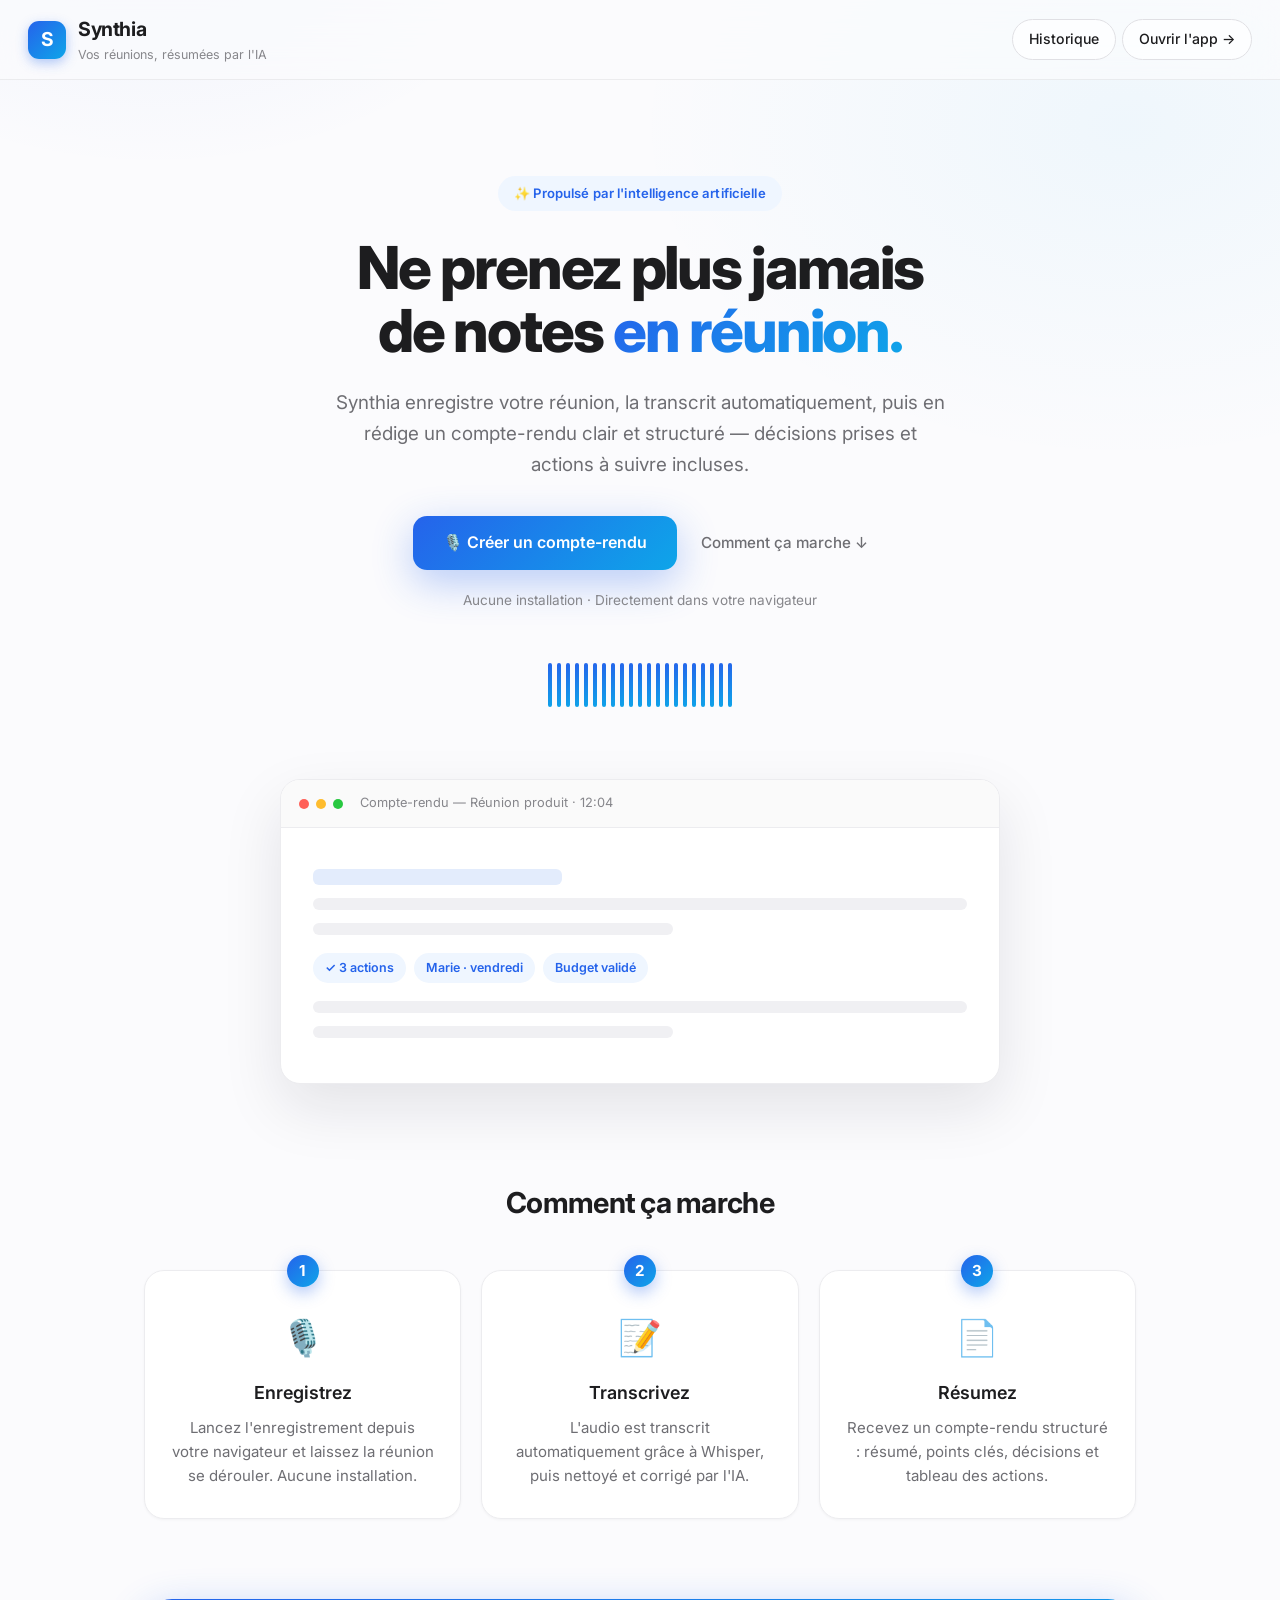
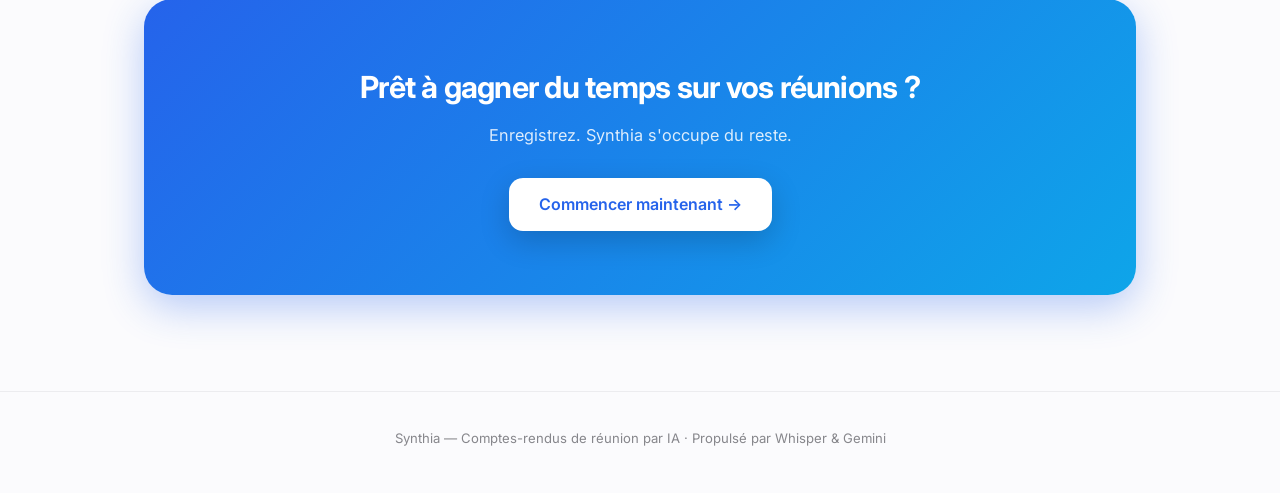
==== index.html @ 598d7a13 "Base de donnees SQLite + page historique Stockage permanent des comptes-rendus (sans comptes utilisa" ====
<!DOCTYPE html>
<html lang="fr">
<head>
  <meta charset="UTF-8">
  <meta name="viewport" content="width=device-width, initial-scale=1.0">
  <title>Synthia — Vos réunions, résumées par l'IA</title>
  <link rel="preconnect" href="https://fonts.googleapis.com">
  <link rel="preconnect" href="https://fonts.gstatic.com" crossorigin>
  <link href="https://fonts.googleapis.com/css2?family=Inter:wght@400;500;600;700;800&display=swap" rel="stylesheet">
  <link rel="stylesheet" href="style.css">
  <script>document.documentElement.classList.add("js");</script>
</head>
<body class="page-landing">
  <header>
    <a href="index.html" class="logo-lien">
      <div class="logo">S</div>
      <div>
        <h1>Synthia</h1>
        <div class="tagline">Vos réunions, résumées par l'IA</div>
      </div>
    </a>
    <nav class="nav-liens">
      <a href="historique.html" class="lien-retour">Historique</a>
      <a href="app.html" class="lien-retour">Ouvrir l'app →</a>
    </nav>
  </header>

  <main>
    <!-- Hero -->
    <section class="hero">
      <span class="eyebrow rise">✨ Propulsé par l'intelligence artificielle</span>
      <h2 class="hero-titre rise d1">Ne prenez plus jamais<br>de notes <span class="grad-text">en réunion.</span></h2>
      <p class="hero-pitch rise d2">
        Synthia enregistre votre réunion, la transcrit automatiquement, puis en rédige
        un compte-rendu clair et structuré — décisions prises et actions à suivre incluses.
      </p>
      <div class="hero-actions rise d3">
        <a href="app.html" class="cta">🎙️ Créer un compte-rendu</a>
        <a href="#etapes" class="lien-doux">Comment ça marche ↓</a>
      </div>
      <p class="hero-note rise d4">Aucune installation · Directement dans votre navigateur</p>
      <div class="hero-wave rise d4" aria-hidden="true">
        <span style="--i:0"></span><span style="--i:1"></span><span style="--i:2"></span>
        <span style="--i:3"></span><span style="--i:4"></span><span style="--i:5"></span>
        <span style="--i:6"></span><span style="--i:7"></span><span style="--i:8"></span>
        <span style="--i:9"></span><span style="--i:10"></span><span style="--i:11"></span>
        <span style="--i:12"></span><span style="--i:13"></span><span style="--i:14"></span>
        <span style="--i:15"></span><span style="--i:16"></span><span style="--i:17"></span>
        <span style="--i:18"></span><span style="--i:19"></span><span style="--i:20"></span>
      </div>
    </section>

    <!-- Vitrine produit (fenêtre factice, purement décorative) -->
    <section class="vitrine reveal" aria-hidden="true">
      <div class="fenetre">
        <div class="fenetre-barre">
          <span></span><span></span><span></span>
          <em>Compte-rendu — Réunion produit · 12:04</em>
        </div>
        <div class="fenetre-corps">
          <div class="ligne titre"></div>
          <div class="ligne"></div>
          <div class="ligne courte"></div>
          <div class="chips">
            <span class="chip">✓ 3 actions</span>
            <span class="chip">Marie · vendredi</span>
            <span class="chip">Budget validé</span>
          </div>
          <div class="ligne"></div>
          <div class="ligne courte"></div>
        </div>
      </div>
    </section>

    <!-- Comment ça marche -->
    <section id="etapes" class="section-etapes">
      <div class="conteneur">
        <h3 class="section-titre reveal">Comment ça marche</h3>
        <div class="etapes">
          <article class="etape reveal d1">
            <div class="etape-numero">1</div>
            <div class="etape-icone">🎙️</div>
            <h4>Enregistrez</h4>
            <p>Lancez l'enregistrement depuis votre navigateur et laissez la réunion se dérouler. Aucune installation.</p>
          </article>
          <article class="etape reveal d2">
            <div class="etape-numero">2</div>
            <div class="etape-icone">📝</div>
            <h4>Transcrivez</h4>
            <p>L'audio est transcrit automatiquement grâce à Whisper, puis nettoyé et corrigé par l'IA.</p>
          </article>
          <article class="etape reveal d3">
            <div class="etape-numero">3</div>
            <div class="etape-icone">📄</div>
            <h4>Résumez</h4>
            <p>Recevez un compte-rendu structuré : résumé, points clés, décisions et tableau des actions.</p>
          </article>
        </div>
      </div>
    </section>

    <!-- CTA final -->
    <section class="section-fin">
      <div class="conteneur">
        <div class="bande-cta reveal">
          <h3>Prêt à gagner du temps sur vos réunions ?</h3>
          <p>Enregistrez. Synthia s'occupe du reste.</p>
          <a href="app.html" class="cta cta-inverse">Commencer maintenant →</a>
        </div>
      </div>
    </section>
  </main>

  <footer class="pied">
    <p>Synthia — Comptes-rendus de réunion par IA · Propulsé par Whisper &amp; Gemini</p>
  </footer>

  <script>
    // Révélation au scroll (décoratif uniquement)
    const observateur = new IntersectionObserver((entrees) => {
      entrees.forEach((e) => {
        if (e.isIntersecting) {
          e.target.classList.add("visible");
          observateur.unobserve(e.target);
        }
      });
    }, { threshold: 0.15 });
    document.querySelectorAll(".reveal").forEach((el) => observateur.observe(el));
  </script>
</body>
</html>
---- style.css ----
/* =====================================================================
   SYNTHIA — Design system premium
   Socle commun + 3 pages : landing, enregistrement, résultat
   ===================================================================== */

/* ------------------------------------------------------------------ */
/* 1. Tokens                                                           */
/* ------------------------------------------------------------------ */
:root {
  --bg: #fbfbfd;
  --surface: #ffffff;
  --ink: #1d1d1f;
  --ink-2: #6e6e73;
  --ink-3: #86868b;
  --line: #ececef;
  --line-2: #e0e0e4;
  --accent: #2563eb;
  --accent-fonce: #1d4ed8;
  --accent-2: #0ea5e9;
  --accent-soft: #eff6ff;
  --danger: #ff3b30;
  --grad: linear-gradient(135deg, var(--accent), var(--accent-2));
  --r-s: 10px;
  --r-m: 16px;
  --r-l: 22px;
  --shadow-1: 0 1px 3px rgba(0, 0, 0, 0.04);
  --shadow-2: 0 12px 32px rgba(0, 0, 0, 0.07);
  --shadow-3: 0 24px 60px rgba(16, 24, 40, 0.10);
  --shadow-accent: 0 12px 40px rgba(37, 99, 235, 0.32);
  --ease: cubic-bezier(0.2, 0.8, 0.2, 1);
}

/* ------------------------------------------------------------------ */
/* 2. Base                                                             */
/* ------------------------------------------------------------------ */
* { margin: 0; padding: 0; box-sizing: border-box; }

html { scroll-behavior: smooth; }

body {
  font-family: 'Inter', -apple-system, BlinkMacSystemFont, 'Segoe UI', sans-serif;
  /* Halos d'ambiance très légers peints dans le fond de page */
  background:
    radial-gradient(640px 420px at 12% -4%, rgba(37, 99, 235, 0.06), transparent 60%),
    radial-gradient(760px 520px at 88% 6%, rgba(14, 165, 233, 0.05), transparent 65%),
    var(--bg);
  background-repeat: no-repeat;
  background-color: var(--bg);
  color: var(--ink);
  line-height: 1.6;
  min-height: 100vh;
  -webkit-font-smoothing: antialiased;
  text-rendering: optimizeLegibility;
}

::selection { background: rgba(37, 99, 235, 0.16); }

:focus-visible { outline: 2px solid var(--accent); outline-offset: 2px; }

.cache { display: none !important; }

/* ------------------------------------------------------------------ */
/* 3. En-tête commun (translucide)                                     */
/* ------------------------------------------------------------------ */
header {
  position: sticky; top: 0; z-index: 40;
  display: flex; align-items: center; gap: 12px;
  padding: 14px 28px;
  background: rgba(251, 251, 253, 0.72);
  backdrop-filter: saturate(180%) blur(20px);
  -webkit-backdrop-filter: saturate(180%) blur(20px);
  border-bottom: 1px solid rgba(0, 0, 0, 0.06);
}

.logo-lien {
  display: flex; align-items: center; gap: 12px;
  text-decoration: none; color: inherit;
}

.logo {
  width: 38px; height: 38px;
  background: var(--grad);
  border-radius: 11px;
  display: flex; align-items: center; justify-content: center;
  color: #fff; font-weight: 700; font-size: 1.2rem;
  box-shadow: 0 4px 12px rgba(37, 99, 235, 0.35);
}

header h1 { font-size: 1.22rem; letter-spacing: -0.02em; color: var(--ink); }
header .tagline { font-size: 0.78rem; color: var(--ink-3); font-weight: 400; }

.lien-retour {
  margin-left: auto;
  font-size: 0.88rem; font-weight: 500; color: var(--ink);
  text-decoration: none;
  padding: 8px 16px; border-radius: 999px;
  border: 1px solid var(--line-2);
  background: rgba(255, 255, 255, 0.6);
  transition: background 0.2s, box-shadow 0.2s, transform 0.2s var(--ease);
}
.lien-retour:hover { background: #fff; box-shadow: var(--shadow-1); transform: translateY(-1px); }

/* ------------------------------------------------------------------ */
/* 4. Boutons communs                                                  */
/* ------------------------------------------------------------------ */
.cta {
  display: inline-flex; align-items: center; gap: 8px;
  background: var(--grad);
  color: #fff; font-size: 1rem; font-weight: 600;
  padding: 14px 30px; border-radius: 14px;
  text-decoration: none;
  box-shadow: var(--shadow-accent);
  transition: transform 0.25s var(--ease), box-shadow 0.25s;
}
.cta:hover { transform: translateY(-2px); box-shadow: 0 18px 48px rgba(37, 99, 235, 0.42); }
.cta:active { transform: scale(0.98); }

.cta-inverse {
  background: #fff; color: var(--accent);
  box-shadow: 0 10px 30px rgba(0, 0, 0, 0.18);
}
.cta-inverse:hover { box-shadow: 0 16px 40px rgba(0, 0, 0, 0.22); }

/* ------------------------------------------------------------------ */
/* 5. Animations d'entrée + révélation au scroll                       */
/* ------------------------------------------------------------------ */
.rise { opacity: 0; animation: lever 0.8s var(--ease) forwards; }
.rise.d1 { animation-delay: 0.08s; }
.rise.d2 { animation-delay: 0.18s; }
.rise.d3 { animation-delay: 0.28s; }
.rise.d4 { animation-delay: 0.4s; }
@keyframes lever {
  from { opacity: 0; transform: translateY(18px); }
  to   { opacity: 1; transform: none; }
}

/* Révélation au scroll : ne masque que si le JS est bien là (html.js) */
.reveal { transition: opacity 0.7s var(--ease), transform 0.7s var(--ease); }
html.js .reveal { opacity: 0; transform: translateY(22px); }
html.js .reveal.visible { opacity: 1; transform: none; }
.reveal.d1 { transition-delay: 0.1s; }
.reveal.d2 { transition-delay: 0.2s; }
.reveal.d3 { transition-delay: 0.3s; }

/* ------------------------------------------------------------------ */
/* 6. LANDING (page-landing)                                           */
/* ------------------------------------------------------------------ */
.conteneur { max-width: 1040px; margin: 0 auto; padding: 0 24px; }

.page-landing .hero {
  text-align: center;
  padding: 96px 20px 48px;
  max-width: 860px; margin: 0 auto;
}

.page-landing .eyebrow {
  display: inline-block;
  font-size: 0.82rem; font-weight: 600; color: var(--accent);
  background: var(--accent-soft);
  padding: 7px 16px; border-radius: 999px;
  margin-bottom: 26px; letter-spacing: 0.01em;
}

.page-landing .hero-titre {
  font-size: clamp(2.4rem, 6vw, 3.7rem);
  line-height: 1.06; letter-spacing: -0.035em;
  font-weight: 800; color: var(--ink);
  margin-bottom: 24px;
}
.grad-text {
  background: var(--grad);
  -webkit-background-clip: text; background-clip: text;
  color: transparent;
}

.page-landing .hero-pitch {
  font-size: 1.18rem; color: var(--ink-2); line-height: 1.65;
  max-width: 620px; margin: 0 auto 36px;
}

.page-landing .hero-actions {
  display: flex; align-items: center; justify-content: center;
  gap: 24px; flex-wrap: wrap;
}
.lien-doux {
  font-size: 0.95rem; font-weight: 500; color: var(--ink-2);
  text-decoration: none; transition: color 0.2s;
}
.lien-doux:hover { color: var(--ink); }

.page-landing .hero-note { margin-top: 20px; font-size: 0.85rem; color: var(--ink-3); }

/* Onde décorative sous le hero */
.hero-wave {
  display: flex; align-items: center; justify-content: center;
  gap: 5px; height: 44px; margin-top: 52px; opacity: 0.55;
}
.hero-wave span {
  width: 4px; height: 100%; border-radius: 4px;
  background: var(--grad);
  transform-origin: center;
  animation: houle 2.6s ease-in-out infinite;
  animation-delay: calc(var(--i) * 0.12s);
}
@keyframes houle {
  0%, 100% { transform: scaleY(0.15); }
  50%      { transform: scaleY(1); }
}

/* Vitrine produit (fenêtre factice) */
.vitrine { padding: 24px 24px 0; }
.fenetre {
  max-width: 720px; margin: 0 auto;
  background: var(--surface);
  border: 1px solid var(--line);
  border-radius: 20px;
  box-shadow: var(--shadow-3);
  overflow: hidden;
  animation: flotte 7s ease-in-out infinite;
}
@keyframes flotte {
  0%, 100% { transform: translateY(0); }
  50%      { transform: translateY(-7px); }
}
.fenetre-barre {
  display: flex; align-items: center; gap: 7px;
  padding: 13px 18px;
  background: #fafafa; border-bottom: 1px solid var(--line);
}
.fenetre-barre span { width: 10px; height: 10px; border-radius: 50%; }
.fenetre-barre span:nth-child(1) { background: #ff5f57; }
.fenetre-barre span:nth-child(2) { background: #febc2e; }
.fenetre-barre span:nth-child(3) { background: #28c840; }
.fenetre-barre em {
  font-style: normal; font-size: 0.8rem; color: var(--ink-3);
  margin-left: 10px;
}
.fenetre-corps { padding: 28px 32px 32px; }
.ligne {
  position: relative; overflow: hidden;
  height: 12px; border-radius: 6px;
  background: #f0f0f3; margin: 13px 0;
}
.ligne.titre { width: 38%; height: 16px; background: #e3ecfc; }
.ligne.courte { width: 55%; }
.ligne::after {
  content: '';
  position: absolute; inset: 0;
  transform: translateX(-100%);
  background: linear-gradient(90deg, transparent, rgba(255, 255, 255, 0.75), transparent);
  animation: brillance 2.8s infinite;
}
@keyframes brillance { to { transform: translateX(100%); } }
.chips { display: flex; flex-wrap: wrap; gap: 8px; margin: 18px 0; }
.chip {
  font-size: 0.78rem; font-weight: 600;
  color: var(--accent); background: var(--accent-soft);
  padding: 5px 12px; border-radius: 999px;
}

/* Comment ça marche */
.page-landing .section-etapes { padding: 96px 0 8px; }
.page-landing .section-titre {
  text-align: center;
  font-size: 1.8rem; font-weight: 700; letter-spacing: -0.025em;
  color: var(--ink); margin-bottom: 44px;
}
.etapes {
  display: grid; grid-template-columns: repeat(3, 1fr); gap: 20px;
  position: relative;
}
.etape {
  position: relative;
  background: var(--surface);
  border: 1px solid var(--line);
  border-radius: 20px;
  padding: 38px 26px 30px;
  text-align: center;
  box-shadow: var(--shadow-1);
  transition: transform 0.3s var(--ease), box-shadow 0.3s, border-color 0.3s;
}
.etape:hover {
  transform: translateY(-5px);
  box-shadow: var(--shadow-2);
  border-color: var(--line-2);
}
.etape-numero {
  position: absolute; top: -16px; left: 50%; transform: translateX(-50%);
  width: 32px; height: 32px;
  background: var(--grad);
  color: #fff; font-weight: 700; font-size: 0.95rem;
  border-radius: 50%;
  display: flex; align-items: center; justify-content: center;
  box-shadow: 0 6px 16px rgba(37, 99, 235, 0.35);
}
.etape-icone { font-size: 2.2rem; margin-bottom: 14px; }
.etape h4 { font-size: 1.12rem; font-weight: 600; color: var(--ink); margin-bottom: 8px; }
.etape p { font-size: 0.94rem; color: var(--ink-2); }

/* Bande CTA finale */
.section-fin { padding: 72px 0 96px; }
.bande-cta {
  background: var(--grad);
  border-radius: 28px;
  padding: 64px 32px;
  text-align: center;
  color: #fff;
  box-shadow: var(--shadow-accent);
}
.bande-cta h3 {
  font-size: 1.9rem; font-weight: 700; letter-spacing: -0.025em;
  margin-bottom: 10px;
}
.bande-cta p { opacity: 0.85; margin-bottom: 30px; font-size: 1.02rem; }

/* Pied de page */
.pied {
  border-top: 1px solid var(--line);
  text-align: center;
  padding: 36px 20px 44px;
  color: var(--ink-3); font-size: 0.82rem;
}

/* ------------------------------------------------------------------ */
/* 7. PAGE ENREGISTREMENT (page-record)                                */
/* ------------------------------------------------------------------ */
.scene {
  min-height: calc(100vh - 74px);
  display: flex; flex-direction: column;
  align-items: center; justify-content: center;
  text-align: center;
  padding: 48px 20px 96px;
}
.enregistreur {
  display: flex; flex-direction: column; align-items: center;
  gap: 26px; width: 100%; max-width: 540px;
}

.etat-label {
  font-size: 1.7rem; font-weight: 650; letter-spacing: -0.025em;
  color: var(--ink);
}
.sous-texte { font-size: 0.95rem; color: var(--ink-3); }

/* Bouton micro central */
.btn-micro {
  position: relative;
  width: 128px; height: 128px; padding: 0;
  border: none; border-radius: 50%;
  background: var(--grad);
  color: #fff; cursor: pointer;
  display: flex; align-items: center; justify-content: center;
  box-shadow: var(--shadow-accent);
  transition: transform 0.28s var(--ease), box-shadow 0.28s;
}
.btn-micro:hover {
  transform: translateY(-3px) scale(1.02);
  box-shadow: 0 18px 52px rgba(37, 99, 235, 0.4);
}
.btn-micro:active { transform: scale(0.97); }
.btn-micro svg { width: 48px; height: 48px; }
.btn-micro .icone-stop { display: none; }

/* Anneau respirant autour du micro (repos) */
.btn-micro::after {
  content: '';
  position: absolute; inset: -14px;
  border-radius: 50%;
  border: 1px solid rgba(37, 99, 235, 0.28);
  animation: respire 3.4s ease-in-out infinite;
  pointer-events: none;
}
@keyframes respire {
  0%, 100% { transform: scale(0.94); opacity: 0.75; }
  50%      { transform: scale(1.07); opacity: 0.2; }
}

/* État enregistrement : rouge + halo pulsant.
   Le halo vit sur ::before pour ne pas écraser l'animation d'entrée
   (.rise) portée par le bouton lui-même. */
.btn-micro.enregistre {
  background: linear-gradient(135deg, #ff3b30, #ff6b3d);
  box-shadow: 0 12px 40px rgba(255, 59, 48, 0.4);
}
.btn-micro.enregistre::before {
  content: '';
  position: absolute; inset: 0; border-radius: 50%;
  animation: haloPulse 2s ease-out infinite;
  pointer-events: none;
}
.btn-micro.enregistre::after { border-color: rgba(255, 59, 48, 0.3); }
.btn-micro.enregistre .icone-micro { display: none; }
.btn-micro.enregistre .icone-stop { display: block; }
@keyframes haloPulse {
  0%   { box-shadow: 0 0 0 0 rgba(255, 59, 48, 0.35), 0 12px 40px rgba(255, 59, 48, 0.4); }
  70%  { box-shadow: 0 0 0 26px rgba(255, 59, 48, 0), 0 12px 40px rgba(255, 59, 48, 0.4); }
  100% { box-shadow: 0 0 0 0 rgba(255, 59, 48, 0), 0 12px 40px rgba(255, 59, 48, 0.4); }
}

/* Waveform réactive */
.waveform {
  display: flex; align-items: center; justify-content: center;
  gap: 4px; height: 64px;
}
.waveform .barre {
  width: 4px; height: 100%; border-radius: 4px;
  background: var(--grad);
  transform: scaleY(0.1); transform-origin: center;
  transition: transform 0.07s ease;
}
/* Repli CSS si Web Audio indisponible */
.waveform.anime-css .barre {
  animation: egaliseur 1s ease-in-out infinite;
  animation-delay: calc(var(--i) * 0.05s);
}
@keyframes egaliseur {
  0%, 100% { transform: scaleY(0.2); }
  50%      { transform: scaleY(1); }
}

/* Chrono (pilule + point rouge clignotant) */
.timer {
  display: inline-flex; align-items: center; gap: 9px;
  background: var(--surface);
  border: 1px solid var(--line);
  padding: 8px 18px; border-radius: 999px;
  font-size: 1rem; font-weight: 600; color: var(--ink);
  font-variant-numeric: tabular-nums;
  box-shadow: var(--shadow-1);
}
.timer::before {
  content: '';
  width: 8px; height: 8px; border-radius: 50%;
  background: var(--danger);
  animation: clignote 1.2s ease-in-out infinite;
}
@keyframes clignote { 0%, 100% { opacity: 1; } 50% { opacity: 0.25; } }

/* Réglages discrets */
.reglages {
  display: flex; flex-wrap: wrap; gap: 16px;
  justify-content: center; margin-top: 6px;
}
.reglage { display: flex; flex-direction: column; align-items: flex-start; gap: 7px; }
.reglage label {
  font-size: 0.72rem; text-transform: uppercase; letter-spacing: 0.07em;
  color: var(--ink-3); font-weight: 600; padding-left: 4px;
}
.reglage select {
  appearance: none; -webkit-appearance: none;
  font-family: inherit; font-size: 0.9rem; color: var(--ink);
  background-color: #f5f5f7;
  background-image: url("data:image/svg+xml;utf8,<svg xmlns='http://www.w3.org/2000/svg' width='12' height='12' viewBox='0 0 24 24' fill='none' stroke='%2386868b' stroke-width='2' stroke-linecap='round' stroke-linejoin='round'><path d='M6 9l6 6 6-6'/></svg>");
  background-repeat: no-repeat; background-position: right 14px center;
  border: 1px solid transparent; border-radius: 12px;
  padding: 11px 40px 11px 16px; cursor: pointer;
  transition: background-color 0.2s, border-color 0.2s, box-shadow 0.2s;
}
.reglage select:hover { background-color: #ececef; }
.reglage select:focus {
  outline: none; background-color: #fff;
  border-color: var(--accent);
  box-shadow: 0 0 0 3px rgba(37, 99, 235, 0.12);
}

/* Overlay de chargement */
.overlay-chargement {
  position: fixed; inset: 0; z-index: 100;
  background: rgba(251, 251, 253, 0.82);
  backdrop-filter: saturate(180%) blur(24px);
  -webkit-backdrop-filter: saturate(180%) blur(24px);
  display: flex; flex-direction: column;
  align-items: center; justify-content: center; gap: 26px;
  animation: apparition 0.4s ease;
}
@keyframes apparition { from { opacity: 0; } to { opacity: 1; } }

.ondes-chargement { display: flex; align-items: center; gap: 7px; height: 60px; }
.ondes-chargement span {
  width: 7px; height: 100%; border-radius: 7px;
  background: var(--grad);
  animation: onde 1.1s ease-in-out infinite;
}
.ondes-chargement span:nth-child(1) { animation-delay: 0s; }
.ondes-chargement span:nth-child(2) { animation-delay: 0.15s; }
.ondes-chargement span:nth-child(3) { animation-delay: 0.3s; }
.ondes-chargement span:nth-child(4) { animation-delay: 0.45s; }
.ondes-chargement span:nth-child(5) { animation-delay: 0.6s; }
@keyframes onde {
  0%, 100% { transform: scaleY(0.3); }
  50%      { transform: scaleY(1); }
}

.texte-chargement {
  font-size: 1.3rem; font-weight: 600; letter-spacing: -0.01em;
  color: var(--ink);
  text-align: center;
}
.sous-chargement { font-size: 0.92rem; color: var(--ink-3); }
.erreur-chargement { font-size: 0.92rem; color: var(--danger); font-weight: 600; margin-top: 4px; }

/* Barre de progression (traitement des longues réunions) */
.barre-progression {
  width: min(340px, 78vw); height: 8px;
  background: #e8e8ec; border-radius: 999px;
  overflow: hidden;
}
.barre-remplissage {
  width: 0%; height: 100%;
  background: var(--grad); border-radius: 999px;
  transition: width 0.4s var(--ease);
}
.pourcentage {
  font-size: 0.9rem; font-weight: 600; color: var(--accent);
  font-variant-numeric: tabular-nums;
  margin-top: -10px;
}

/* ------------------------------------------------------------------ */
/* 8. PAGE RÉSULTAT (page-resultat)                                    */
/* ------------------------------------------------------------------ */
.page-resultat .doc {
  max-width: 880px; margin: 0 auto;
  padding: 44px 24px 110px;
}

#contenu { animation: lever 0.5s var(--ease); }

/* En-tête du document */
.doc-entete {
  display: flex; justify-content: space-between; align-items: flex-start;
  gap: 20px; flex-wrap: wrap;
  margin-bottom: 30px;
}
.doc-titre {
  font-size: 1.95rem; font-weight: 700; letter-spacing: -0.03em;
  color: var(--ink); margin-bottom: 6px;
}
.doc-meta { font-size: 0.9rem; color: var(--ink-3); }
.doc-actions { display: flex; flex-wrap: wrap; gap: 8px; }

/* Boutons premium (façon macOS) */
.btn-premium {
  font-family: inherit; font-size: 0.88rem; font-weight: 500;
  padding: 9px 16px; border-radius: var(--r-s); cursor: pointer;
  background: var(--surface); color: var(--ink);
  border: 1px solid var(--line-2);
  display: inline-flex; align-items: center; gap: 6px;
  transition: background 0.18s, border-color 0.18s, transform 0.12s var(--ease), box-shadow 0.18s;
}
.btn-premium:hover { background: #f5f5f7; border-color: #d2d2d7; box-shadow: var(--shadow-1); }
.btn-premium:active { transform: scale(0.97); }
.btn-premium.btn-primary {
  background: var(--accent); color: #fff; border-color: var(--accent);
  box-shadow: 0 4px 14px rgba(37, 99, 235, 0.25);
}
.btn-premium.btn-primary:hover { background: var(--accent-fonce); border-color: var(--accent-fonce); }

/* Onglets : contrôle segmenté façon Apple */
.onglets {
  display: inline-flex; gap: 4px;
  background: #f0f0f2;
  border: 1px solid var(--line);
  padding: 4px; border-radius: 13px;
  max-width: 100%; overflow-x: auto;
}
.onglet {
  border: none; background: transparent;
  font-family: inherit; font-size: 0.92rem; font-weight: 500;
  color: var(--ink-2);
  padding: 9px 18px; border-radius: 9px;
  cursor: pointer; white-space: nowrap;
  display: inline-flex; align-items: center; gap: 8px;
  transition: color 0.2s, background 0.2s, box-shadow 0.2s;
}
.onglet:hover { color: var(--ink); }
.onglet.actif {
  background: var(--surface); color: var(--ink); font-weight: 600;
  box-shadow: 0 1px 4px rgba(0, 0, 0, 0.09);
}
.pastille {
  background: var(--accent-soft); color: var(--accent);
  font-size: 0.72rem; font-weight: 600;
  padding: 2px 9px; border-radius: 999px; line-height: 1.4;
}

/* Panneaux */
.panneau { display: none; }
.panneau.actif { display: block; animation: fondu 0.3s var(--ease); }
@keyframes fondu {
  from { opacity: 0; transform: translateY(6px); }
  to   { opacity: 1; transform: none; }
}
.panneau-hint {
  font-size: 0.82rem; color: #a1a1a6; font-style: italic;
  margin: 18px 0 0;
}

/* Surface "document" éditable */
.doc-surface {
  background: var(--surface);
  border: 1px solid var(--line);
  border-radius: var(--r-m);
  padding: 42px 46px;
  min-height: 380px; margin-top: 14px;
  box-shadow: var(--shadow-1);
  line-height: 1.75; font-size: 1rem; color: var(--ink);
  transition: border-color 0.2s, box-shadow 0.2s;
}
.doc-surface:hover { border-color: var(--line-2); }
.doc-surface:focus {
  outline: none;
  border-color: #c9d6f5;
  box-shadow: 0 0 0 4px rgba(37, 99, 235, 0.08);
}
.doc-surface h1, .doc-surface h2, .doc-surface h3 {
  color: var(--ink); letter-spacing: -0.01em;
  margin: 24px 0 10px; font-size: 1.15rem;
}
.doc-surface h1:first-child, .doc-surface h2:first-child, .doc-surface h3:first-child { margin-top: 0; }
.doc-surface ul { padding-left: 24px; margin: 10px 0; }
.doc-surface li { margin: 4px 0; }
.doc-surface strong { color: var(--ink); font-weight: 600; }
.transcription { color: #3a3a3c; }

/* Tableau des actions */
#tableauActions {
  width: 100%; border-collapse: separate; border-spacing: 0;
  background: var(--surface);
  border: 1px solid var(--line);
  border-radius: var(--r-m);
  overflow: hidden; margin-top: 14px;
  box-shadow: var(--shadow-1);
}
#tableauActions th {
  background: #fafafa; color: var(--ink-3);
  font-size: 0.74rem; text-transform: uppercase; letter-spacing: 0.05em; font-weight: 600;
  text-align: left; padding: 14px 18px;
  border-bottom: 1px solid var(--line);
}
#tableauActions td {
  padding: 14px 18px;
  border-bottom: 1px solid #f5f5f7;
  font-size: 0.95rem; color: var(--ink);
}
#tableauActions tbody tr { transition: background 0.15s; }
#tableauActions tbody tr:hover { background: #fafafa; }
#tableauActions tbody tr:last-child td { border-bottom: none; }
#tableauActions td[contenteditable="true"]:focus {
  outline: 2px solid var(--accent); outline-offset: -2px;
  background: var(--accent-soft);
}
.col-suppr { width: 40px; text-align: center; }
.btn-suppr {
  background: transparent; color: #cbd5e1; border: none;
  font-size: 0.9rem; padding: 4px 8px;
  cursor: pointer; border-radius: 6px;
  transition: color 0.15s, background 0.15s;
}
.btn-suppr:hover { color: var(--danger); background: #fef2f2; }

/* État vide */
.etat-vide {
  text-align: center; max-width: 460px;
  margin: 80px auto 0;
}
.etat-vide-icone { font-size: 3rem; margin-bottom: 16px; }
.etat-vide h2 {
  font-size: 1.5rem; font-weight: 700; letter-spacing: -0.02em;
  color: var(--ink); margin-bottom: 10px;
}
.etat-vide p { color: var(--ink-3); margin-bottom: 26px; }

/* Toast (verre sombre) */
.toast {
  position: fixed; bottom: 28px; left: 50%; transform: translateX(-50%);
  background: rgba(29, 29, 31, 0.88);
  backdrop-filter: blur(10px);
  -webkit-backdrop-filter: blur(10px);
  color: #fff;
  padding: 12px 22px; border-radius: 12px;
  font-size: 0.9rem; font-weight: 600;
  box-shadow: 0 10px 30px rgba(0, 0, 0, 0.25);
  z-index: 200;
  animation: toastIn 0.35s var(--ease);
}
@keyframes toastIn {
  from { opacity: 0; transform: translate(-50%, 12px); }
  to   { opacity: 1; transform: translate(-50%, 0); }
}

/* ------------------------------------------------------------------ */
/* 9. Responsive                                                       */
/* ------------------------------------------------------------------ */
@media (max-width: 800px) {
  .etapes { grid-template-columns: 1fr; gap: 32px; }
  .page-landing .hero { padding-top: 72px; }
}
@media (max-width: 640px) {
  header .tagline { display: none; }
  .doc-entete { flex-direction: column; }
  .doc-surface { padding: 26px 22px; }
  .bande-cta { padding: 48px 24px; border-radius: 22px; }
  .bande-cta h3 { font-size: 1.5rem; }
  .btn-micro { width: 110px; height: 110px; }
  .btn-micro svg { width: 42px; height: 42px; }
  .etat-label { font-size: 1.4rem; }
  .reglages { flex-direction: column; align-items: center; }
  .fenetre-corps { padding: 20px 22px 24px; }
}

/* ------------------------------------------------------------------ */
/* 9b. Assistant IA (chat d'édition — page résultat)                   */
/* ------------------------------------------------------------------ */

/* Bouton flottant */
.assistant-fab {
  position: fixed; bottom: 26px; right: 26px; z-index: 150;
  display: inline-flex; align-items: center; gap: 9px;
  padding: 13px 20px 13px 16px;
  border: none; border-radius: 999px;
  background: var(--grad); color: #fff;
  font-family: inherit; font-size: 0.92rem; font-weight: 600;
  cursor: pointer;
  box-shadow: var(--shadow-accent);
  transition: transform 0.25s var(--ease), box-shadow 0.25s;
}
.assistant-fab:hover { transform: translateY(-2px); box-shadow: 0 18px 48px rgba(37, 99, 235, 0.42); }
.assistant-fab:active { transform: scale(0.97); }
.assistant-fab svg { width: 20px; height: 20px; }

/* Panneau de chat */
.chat-panneau {
  position: fixed; bottom: 26px; right: 26px; z-index: 200;
  width: 384px; max-width: calc(100vw - 32px);
  max-height: min(72vh, 640px);
  display: flex; flex-direction: column;
  background: var(--surface);
  border: 1px solid var(--line);
  border-radius: 20px;
  box-shadow: var(--shadow-3);
  overflow: hidden;
  animation: chatMonte 0.32s var(--ease);
}
@keyframes chatMonte {
  from { opacity: 0; transform: translateY(18px) scale(0.98); }
  to   { opacity: 1; transform: none; }
}

/* En-tête */
.chat-entete {
  display: flex; align-items: center; justify-content: space-between;
  gap: 12px; padding: 16px 18px;
  border-bottom: 1px solid var(--line);
}
.chat-titre { display: flex; align-items: center; gap: 12px; }
.chat-avatar {
  width: 38px; height: 38px; flex-shrink: 0;
  display: flex; align-items: center; justify-content: center;
  background: var(--accent-soft); border-radius: 12px; font-size: 1.1rem;
}
.chat-titre strong { display: block; font-size: 0.95rem; color: var(--ink); letter-spacing: -0.01em; }
.chat-titre em { font-style: normal; font-size: 0.78rem; color: var(--ink-3); }
.chat-fermer {
  background: transparent; border: none; cursor: pointer;
  color: var(--ink-3); font-size: 0.95rem; padding: 6px 8px; border-radius: 8px;
  transition: background 0.15s, color 0.15s;
}
.chat-fermer:hover { background: #f5f5f7; color: var(--ink); }

/* Fil de messages */
.chat-messages {
  flex: 1; overflow-y: auto;
  padding: 18px; display: flex; flex-direction: column; gap: 12px;
}
.chat-msg {
  max-width: 88%; padding: 11px 15px;
  font-size: 0.9rem; line-height: 1.55; border-radius: 16px;
  animation: bulleApparait 0.25s var(--ease);
}
@keyframes bulleApparait { from { opacity: 0; transform: translateY(6px); } to { opacity: 1; transform: none; } }
.chat-msg.ia {
  align-self: flex-start;
  background: #f5f5f7; color: var(--ink);
  border-bottom-left-radius: 5px;
}
.chat-msg.utilisateur {
  align-self: flex-end;
  background: var(--grad); color: #fff;
  border-bottom-right-radius: 5px;
}
.chat-msg strong { font-weight: 600; }

/* Indicateur de saisie (points animés) */
.chat-typing { display: inline-flex; gap: 4px; padding: 2px 0; }
.chat-typing i {
  width: 7px; height: 7px; border-radius: 50%;
  background: var(--ink-3); display: inline-block;
  animation: pointeSaute 1.2s ease-in-out infinite;
}
.chat-typing i:nth-child(2) { animation-delay: 0.18s; }
.chat-typing i:nth-child(3) { animation-delay: 0.36s; }
@keyframes pointeSaute {
  0%, 60%, 100% { transform: translateY(0); opacity: 0.5; }
  30%           { transform: translateY(-5px); opacity: 1; }
}

/* Suggestions */
.chat-suggestions {
  display: flex; flex-wrap: wrap; gap: 7px;
  padding: 0 18px 12px;
}
.chat-chip {
  font-family: inherit; font-size: 0.8rem; font-weight: 500;
  color: var(--accent); background: var(--accent-soft);
  border: 1px solid transparent; border-radius: 999px;
  padding: 6px 13px; cursor: pointer;
  transition: background 0.15s, border-color 0.15s;
}
.chat-chip:hover { background: #e0ebfd; border-color: #cfe0fb; }

/* Champ de saisie */
.chat-saisie {
  display: flex; align-items: flex-end; gap: 8px;
  padding: 14px 16px; border-top: 1px solid var(--line);
  background: #fcfcfd;
}
.chat-saisie textarea {
  flex: 1; resize: none; max-height: 120px;
  font-family: inherit; font-size: 0.9rem; line-height: 1.5; color: var(--ink);
  padding: 10px 14px; border: 1px solid var(--line-2); border-radius: 12px;
  background: var(--surface);
  transition: border-color 0.15s, box-shadow 0.15s;
}
.chat-saisie textarea:focus {
  outline: none; border-color: var(--accent);
  box-shadow: 0 0 0 3px rgba(37, 99, 235, 0.12);
}
.chat-saisie textarea:disabled { background: #f5f5f7; color: var(--ink-3); }
.chat-envoyer {
  flex-shrink: 0; width: 40px; height: 40px; padding: 0;
  display: flex; align-items: center; justify-content: center;
  border: none; border-radius: 12px; cursor: pointer;
  background: var(--accent); color: #fff;
  transition: background 0.15s, transform 0.12s var(--ease), opacity 0.15s;
}
.chat-envoyer svg { width: 18px; height: 18px; }
.chat-envoyer:hover { background: var(--accent-fonce); }
.chat-envoyer:active { transform: scale(0.94); }
.chat-envoyer:disabled { opacity: 0.5; cursor: not-allowed; }

@media (max-width: 480px) {
  .chat-panneau {
    right: 16px; left: 16px; bottom: 16px;
    width: auto; max-height: 78vh;
  }
  .assistant-fab { right: 16px; bottom: 16px; }
}

/* ------------------------------------------------------------------ */
/* 9c. Navigation multi-liens + page Historique                        */
/* ------------------------------------------------------------------ */

/* Plusieurs liens à droite de l'en-tête */
.nav-liens { margin-left: auto; display: flex; align-items: center; gap: 6px; }
.nav-liens .lien-retour { margin-left: 0; }

/* Liste de l'historique */
.page-historique .histo-entete { margin-bottom: 28px; }
.histo-liste { display: flex; flex-direction: column; gap: 10px; }

.histo-item {
  display: flex; align-items: center; gap: 16px; width: 100%;
  text-align: left; font-family: inherit; cursor: pointer;
  background: var(--surface); border: 1px solid var(--line);
  border-radius: var(--r-m); padding: 16px 20px;
  box-shadow: var(--shadow-1);
  transition: transform 0.2s var(--ease), box-shadow 0.2s, border-color 0.2s;
}
.histo-item:hover {
  transform: translateY(-2px);
  box-shadow: var(--shadow-2);
  border-color: var(--line-2);
}
.histo-icone {
  width: 42px; height: 42px; flex-shrink: 0;
  display: flex; align-items: center; justify-content: center;
  background: var(--accent-soft); border-radius: 12px; font-size: 1.2rem;
}
.histo-infos { display: flex; flex-direction: column; gap: 3px; flex: 1; min-width: 0; }
.histo-type { font-size: 1rem; font-weight: 600; color: var(--ink); letter-spacing: -0.01em; }
.histo-date { font-size: 0.85rem; color: var(--ink-3); }
.histo-fleche {
  flex-shrink: 0; color: var(--ink-3); font-size: 1.1rem;
  transition: transform 0.2s var(--ease), color 0.2s;
}
.histo-item:hover .histo-fleche { transform: translateX(3px); color: var(--accent); }

/* ------------------------------------------------------------------ */
/* 10. Accessibilité : mouvement réduit                                */
/* ------------------------------------------------------------------ */
@media (prefers-reduced-motion: reduce) {
  *, *::before, *::after {
    animation-duration: 0.01ms !important;
    animation-iteration-count: 1 !important;
    transition-duration: 0.01ms !important;
  }
  html { scroll-behavior: auto; }
  .rise, .reveal { opacity: 1 !important; transform: none !important; }
}
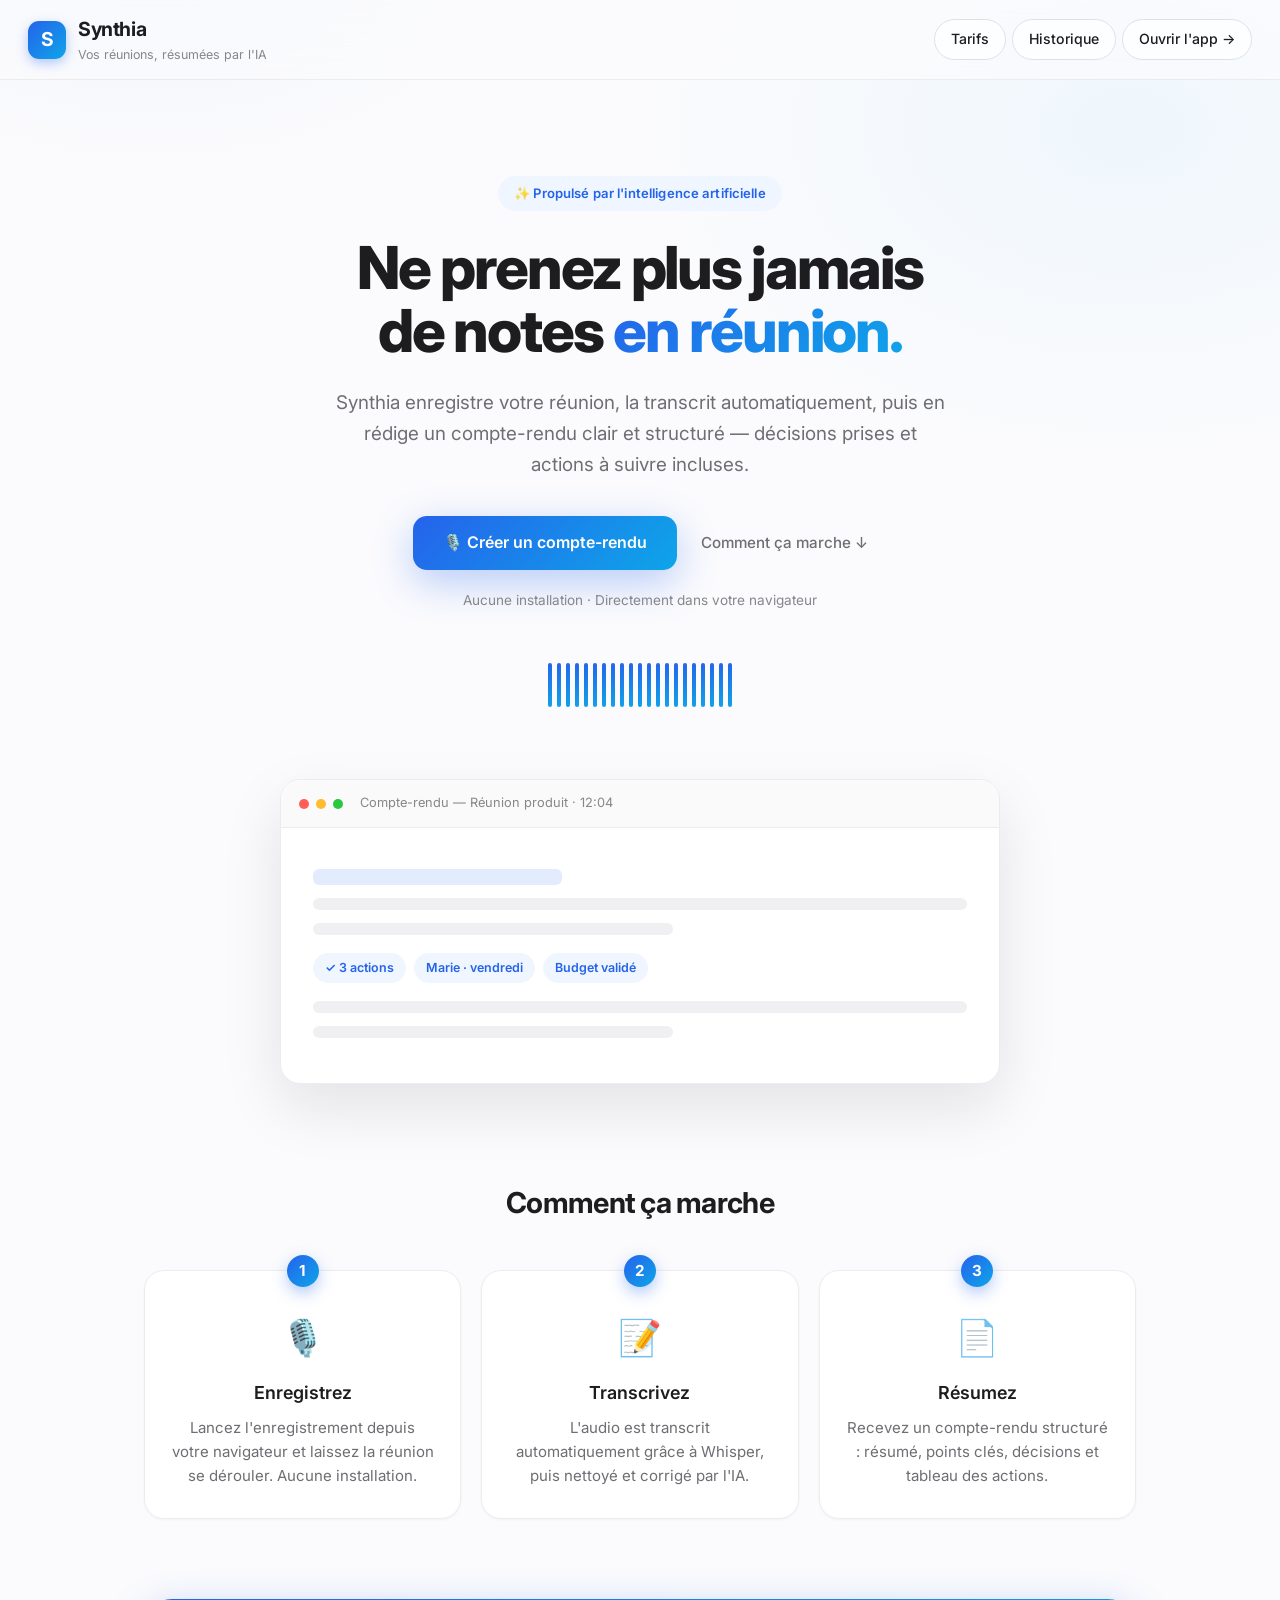
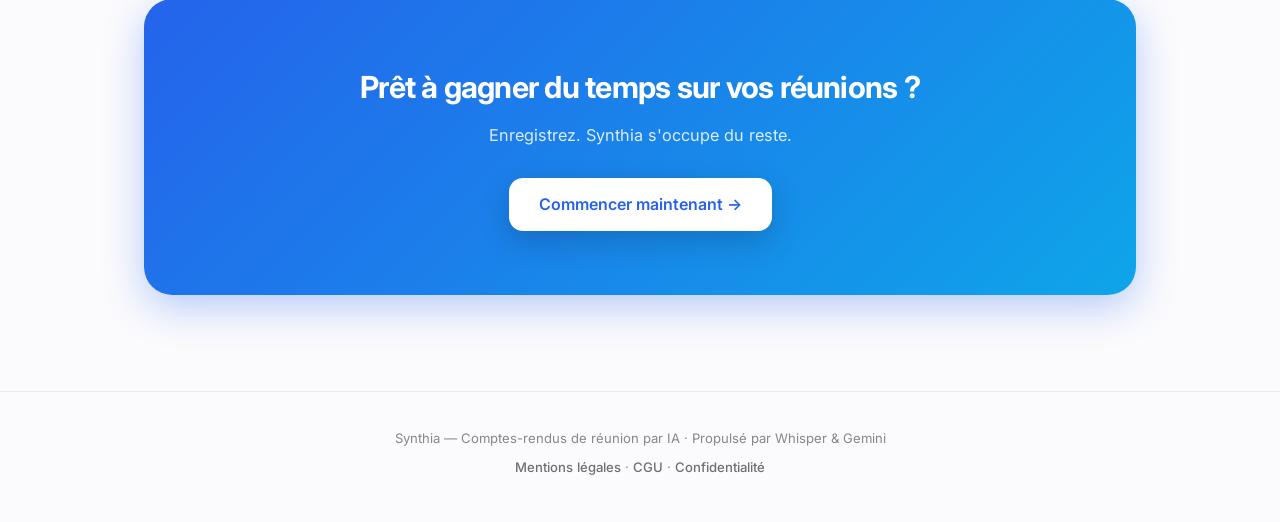
==== commit 718193fc: "Pages legales RGPD (mentions, CGU, confidentialite) + consentement CGU - mentions-legales.html : edi" ====
--- a/index.html
+++ b/index.html
@@ -20,6 +20,7 @@
       </div>
     </a>
     <nav class="nav-liens">
+      <a href="tarifs.html" class="lien-retour">Tarifs</a>
       <a href="historique.html" class="lien-retour">Historique</a>
       <a href="app.html" class="lien-retour">Ouvrir l'app →</a>
     </nav>
@@ -113,6 +114,11 @@
 
   <footer class="pied">
     <p>Synthia — Comptes-rendus de réunion par IA · Propulsé par Whisper &amp; Gemini</p>
+    <p class="pied-liens">
+      <a href="mentions-legales.html">Mentions légales</a> ·
+      <a href="cgu.html">CGU</a> ·
+      <a href="confidentialite.html">Confidentialité</a>
+    </p>
   </footer>
 
   <script>
--- a/style.css
+++ b/style.css
@@ -908,3 +908,238 @@
   html { scroll-behavior: auto; }
   .rise, .reveal { opacity: 1 !important; transform: none !important; }
 }
+
+/* ------------------------------------------------------------------ */
+/* 11. AUTHENTIFICATION (connexion / inscription)                      */
+/* ------------------------------------------------------------------ */
+.page-auth main {
+  display: flex; align-items: center; justify-content: center;
+  padding: 56px 20px 80px;
+}
+
+.carte-auth {
+  width: 100%; max-width: 420px;
+  background: var(--surface);
+  border: 1px solid var(--line);
+  border-radius: var(--r-l);
+  box-shadow: var(--shadow-3);
+  padding: 40px 34px;
+}
+
+.carte-auth .auth-titre {
+  font-size: 1.6rem; font-weight: 800; letter-spacing: -0.02em;
+  color: var(--ink); margin-bottom: 6px;
+}
+.carte-auth .auth-sous-titre {
+  font-size: 0.95rem; color: var(--ink-2); margin-bottom: 28px;
+}
+
+.champ { display: flex; flex-direction: column; gap: 7px; margin-bottom: 18px; }
+.champ label { font-size: 0.85rem; font-weight: 600; color: var(--ink-2); }
+.champ input {
+  font: inherit; font-size: 0.98rem; color: var(--ink);
+  padding: 12px 14px; border-radius: var(--r-s);
+  border: 1px solid var(--line-2); background: #fff;
+  transition: border-color 0.2s, box-shadow 0.2s;
+}
+.champ select {
+  font: inherit; font-size: 0.98rem; color: var(--ink);
+  padding: 12px 14px; border-radius: var(--r-s);
+  border: 1px solid var(--line-2); background: #fff; cursor: pointer;
+  transition: border-color 0.2s, box-shadow 0.2s;
+}
+.champ input:focus, .champ select:focus {
+  outline: none; border-color: var(--accent);
+  box-shadow: 0 0 0 3px var(--accent-soft);
+}
+
+.btn-auth {
+  width: 100%; justify-content: center;
+  border: none; cursor: pointer; margin-top: 8px;
+}
+.btn-auth:disabled { opacity: 0.6; cursor: default; transform: none; box-shadow: var(--shadow-accent); }
+
+.auth-message {
+  min-height: 20px; margin: 14px 2px 0;
+  font-size: 0.9rem; text-align: center;
+}
+.auth-message.erreur { color: var(--danger); }
+.auth-message.succes { color: var(--accent); }
+
+.auth-separateur {
+  display: flex; align-items: center; gap: 14px;
+  margin: 22px 0; color: var(--ink-3); font-size: 0.82rem;
+}
+.auth-separateur::before, .auth-separateur::after {
+  content: ""; flex: 1; height: 1px; background: var(--line);
+}
+
+.bloc-google { display: flex; justify-content: center; }
+
+/* Barre de recherche de l'historique */
+.histo-recherche {
+  width: 100%; box-sizing: border-box;
+  font: inherit; font-size: 0.98rem; color: var(--ink);
+  padding: 12px 16px; margin-bottom: 18px;
+  border: 1px solid var(--line-2); border-radius: var(--r-s);
+  background: #fff;
+  transition: border-color 0.2s, box-shadow 0.2s;
+}
+.histo-recherche:focus {
+  outline: none; border-color: var(--accent);
+  box-shadow: 0 0 0 3px var(--accent-soft);
+}
+
+/* Liens légaux dans le pied de page */
+.pied-liens { margin-top: 8px; }
+.pied-liens a {
+  color: var(--ink-2); text-decoration: none; font-weight: 500;
+}
+.pied-liens a:hover { color: var(--accent); text-decoration: underline; }
+
+/* Pages légales (mentions, CGU, confidentialité) */
+.legal-main { padding: 48px 0 24px; }
+.carte-legal {
+  max-width: 760px; margin: 0 auto 28px; text-align: left;
+}
+.carte-legal h1 {
+  font-size: 1.7rem; font-weight: 800; letter-spacing: -0.02em;
+  color: var(--ink); margin-bottom: 6px;
+}
+.carte-legal .legal-maj {
+  font-size: 0.85rem; color: var(--ink-3); margin-bottom: 24px;
+}
+.carte-legal h2 {
+  font-size: 1.1rem; font-weight: 700; color: var(--ink);
+  margin: 26px 0 10px;
+}
+.carte-legal p, .carte-legal li {
+  color: var(--ink-2); font-size: 0.96rem; line-height: 1.7;
+}
+.carte-legal ul { margin: 8px 0 8px 22px; }
+.carte-legal li { margin-bottom: 6px; }
+.carte-legal a { color: var(--accent); }
+.legal-important {
+  background: var(--accent-soft); border: 1px solid var(--line-2);
+  border-radius: var(--r-s); padding: 14px 16px; margin: 16px 0;
+  color: var(--ink) !important;
+}
+
+/* Case à cocher d'acceptation des CGU (inscription) */
+.champ-cgu {
+  display: flex; align-items: flex-start; gap: 10px;
+  margin: 4px 0 18px; font-size: 0.88rem; color: var(--ink-2);
+}
+.champ-cgu input { margin-top: 3px; flex-shrink: 0; width: 16px; height: 16px; cursor: pointer; }
+.champ-cgu a { color: var(--accent); font-weight: 600; }
+
+.auth-bascule {
+  margin-top: 24px; padding-top: 20px;
+  border-top: 1px solid var(--line);
+  text-align: center; font-size: 0.92rem; color: var(--ink-2);
+}
+.auth-bascule a { color: var(--accent); font-weight: 600; text-decoration: none; }
+.auth-bascule a:hover { text-decoration: underline; }
+
+/* ------------------------------------------------------------------ */
+/* 12. TARIFS                                                          */
+/* ------------------------------------------------------------------ */
+.hero-tarifs { padding-bottom: 20px; }
+
+.section-tarifs { padding: 20px 24px 90px; }
+
+.grille-tarifs {
+  display: grid;
+  grid-template-columns: repeat(3, minmax(0, 1fr));
+  gap: 22px;
+  max-width: 1040px;
+  margin: 0 auto;
+  align-items: stretch;
+}
+
+.carte-tarif {
+  position: relative;
+  display: flex; flex-direction: column;
+  background: var(--surface);
+  border: 1px solid var(--line);
+  border-radius: var(--r-l);
+  padding: 38px 30px 30px;
+  box-shadow: var(--shadow-2);
+}
+
+.carte-tarif.recommandee {
+  border-color: var(--accent);
+  box-shadow: var(--shadow-accent);
+}
+
+.badge-recommande {
+  position: absolute; top: -14px; left: 50%; transform: translateX(-50%);
+  background: var(--grad); color: #fff;
+  font-size: 0.74rem; font-weight: 700; letter-spacing: 0.02em;
+  padding: 6px 16px; border-radius: 999px;
+  white-space: nowrap;
+  box-shadow: 0 6px 16px rgba(37, 99, 235, 0.3);
+}
+
+.tarif-nom { font-size: 1.05rem; font-weight: 700; color: var(--ink); }
+
+.tarif-prix {
+  font-size: 2.5rem; font-weight: 800; letter-spacing: -0.03em;
+  color: var(--ink); margin: 10px 0 2px;
+}
+.tarif-prix span { font-size: 0.95rem; font-weight: 500; color: var(--ink-3); }
+
+.tarif-quota { font-size: 0.9rem; color: var(--ink-2); margin-bottom: 22px; }
+
+.tarif-fonctionnalites {
+  list-style: none; display: flex; flex-direction: column; gap: 11px;
+  margin: 0 0 28px; padding: 0; flex: 1;
+}
+.tarif-fonctionnalites li {
+  font-size: 0.9rem; color: var(--ink-2);
+  display: flex; align-items: flex-start; gap: 9px;
+}
+.tarif-fonctionnalites li::before {
+  content: "✓"; color: var(--accent); font-weight: 700; flex-shrink: 0;
+}
+
+.tarif-cta {
+  width: 100%; justify-content: center; text-align: center;
+  border: none; cursor: pointer; font-family: inherit;
+}
+.tarif-cta:disabled { opacity: 0.65; cursor: default; }
+
+.tarif-statut-actuel {
+  text-align: center; font-size: 0.82rem; font-weight: 600;
+  color: var(--accent); margin-top: 12px;
+}
+
+.tarif-note {
+  max-width: 640px; margin: 30px auto 0; text-align: center;
+  font-size: 0.86rem; color: var(--ink-3); line-height: 1.6;
+}
+
+.tarif-message {
+  max-width: 480px; margin: 18px auto 0; text-align: center;
+  font-size: 0.9rem; color: var(--danger); font-weight: 500;
+}
+
+@media (max-width: 900px) {
+  .grille-tarifs { grid-template-columns: 1fr; max-width: 420px; }
+  .carte-tarif.recommandee { order: -1; }
+}
+
+/* ------------------------------------------------------------------ */
+/* 12b. ABONNEMENT (page Paramètres)                                    */
+/* ------------------------------------------------------------------ */
+.usage-barre-fond {
+  width: 100%; height: 10px; border-radius: 999px;
+  background: #f0f0f2; overflow: hidden; margin: 18px 0 8px;
+}
+.usage-barre-remplissage {
+  height: 100%; border-radius: 999px; background: var(--grad);
+  width: 0%; transition: width 0.4s var(--ease);
+}
+.usage-detail { font-size: 0.85rem; color: var(--ink-3); margin-bottom: 20px; }
+
+.abonnement-actions { display: flex; flex-wrap: wrap; gap: 10px; margin-top: 4px; }
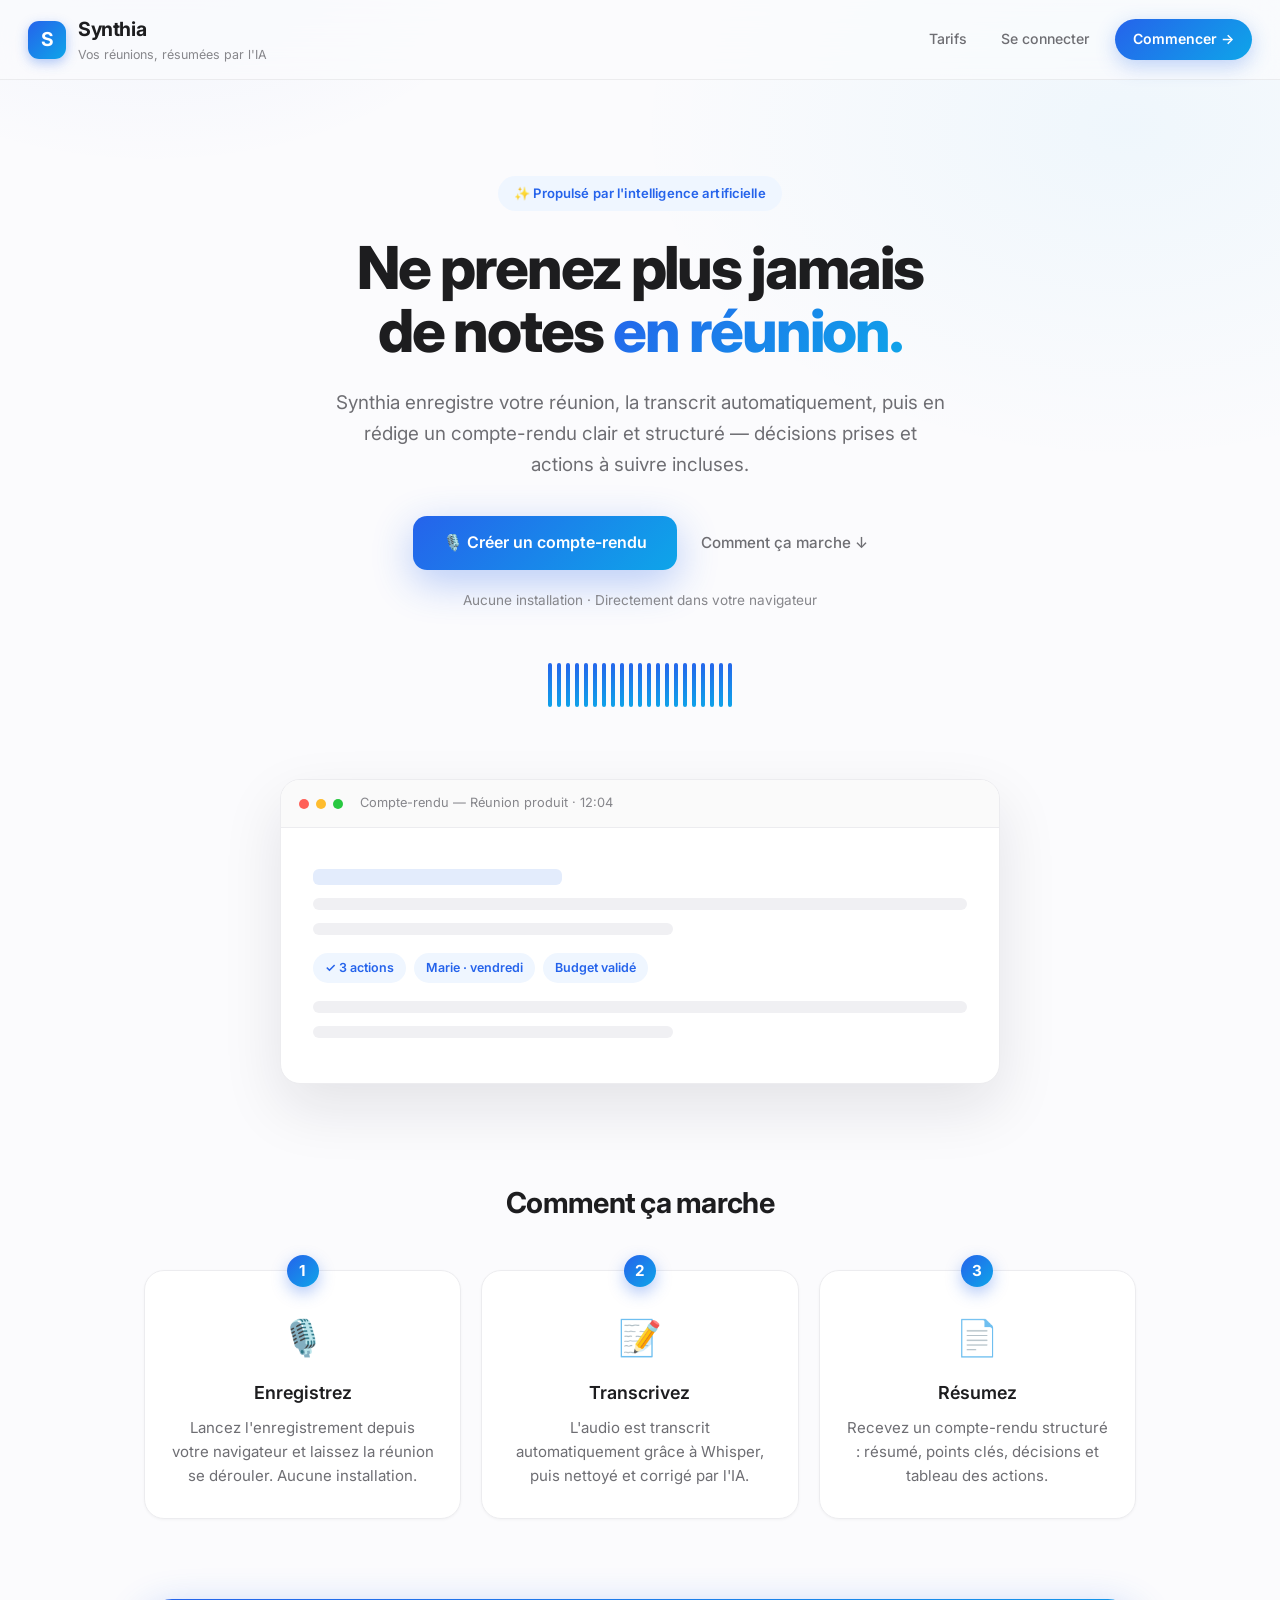
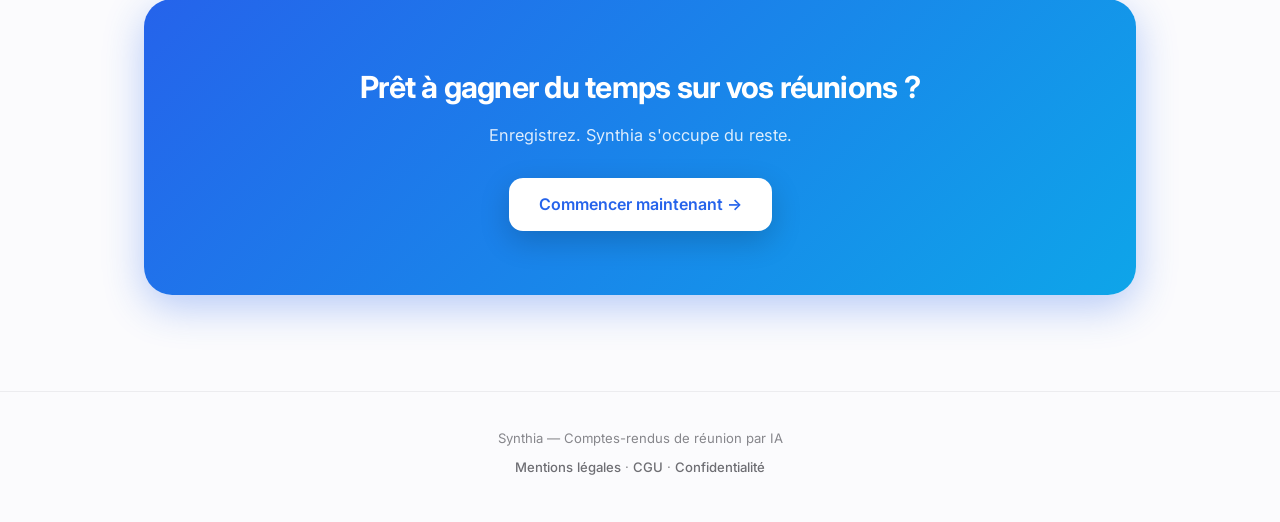
==== commit 8e6cb8f5: "Navigation unifiee : composant partage nav.js + menu compte premium Avant : menu duplique a la main " ====
--- a/index.html
+++ b/index.html
@@ -8,23 +8,12 @@
   <link rel="preconnect" href="https://fonts.gstatic.com" crossorigin>
   <link href="https://fonts.googleapis.com/css2?family=Inter:wght@400;500;600;700;800&display=swap" rel="stylesheet">
   <link rel="stylesheet" href="style.css">
+  <script src="config.js"></script>
   <script>document.documentElement.classList.add("js");</script>
+  <script src="nav.js" defer></script>
 </head>
 <body class="page-landing">
-  <header>
-    <a href="index.html" class="logo-lien">
-      <div class="logo">S</div>
-      <div>
-        <h1>Synthia</h1>
-        <div class="tagline">Vos réunions, résumées par l'IA</div>
-      </div>
-    </a>
-    <nav class="nav-liens">
-      <a href="tarifs.html" class="lien-retour">Tarifs</a>
-      <a href="historique.html" class="lien-retour">Historique</a>
-      <a href="app.html" class="lien-retour">Ouvrir l'app →</a>
-    </nav>
-  </header>
+  <header data-nav></header>
 
   <main>
     <!-- Hero -->
@@ -112,14 +101,7 @@
     </section>
   </main>
 
-  <footer class="pied">
-    <p>Synthia — Comptes-rendus de réunion par IA · Propulsé par Whisper &amp; Gemini</p>
-    <p class="pied-liens">
-      <a href="mentions-legales.html">Mentions légales</a> ·
-      <a href="cgu.html">CGU</a> ·
-      <a href="confidentialite.html">Confidentialité</a>
-    </p>
-  </footer>
+  <footer class="pied" data-pied></footer>
 
   <script>
     // Révélation au scroll (décoratif uniquement)
--- a/style.css
+++ b/style.css
@@ -1025,6 +1025,93 @@
   color: var(--ink) !important;
 }
 
+/* ------------------------------------------------------------------ */
+/* Navigation unifiée (nav.js) + menu compte                           */
+/* ------------------------------------------------------------------ */
+.nav-unifiee { display: flex; align-items: center; gap: 6px; margin-left: auto; }
+
+.nav-lien {
+  font-size: 0.88rem; font-weight: 500; color: var(--ink-2);
+  text-decoration: none; padding: 8px 14px; border-radius: 999px;
+  transition: color 0.2s, background 0.2s;
+}
+.nav-lien:hover { color: var(--ink); background: rgba(0, 0, 0, 0.04); }
+.nav-lien[aria-current="page"] { color: var(--accent); background: var(--accent-soft); font-weight: 600; }
+
+.nav-cta {
+  font-size: 0.88rem; padding: 9px 18px; border-radius: 999px; margin-left: 6px;
+  box-shadow: 0 6px 20px rgba(37, 99, 235, 0.28);
+}
+
+.menu-compte { position: relative; margin-left: 8px; }
+
+.avatar-bouton {
+  width: 38px; height: 38px; border-radius: 50%;
+  border: none; cursor: pointer;
+  background: var(--grad); color: #fff;
+  font: inherit; font-weight: 700; font-size: 1rem;
+  display: flex; align-items: center; justify-content: center;
+  box-shadow: 0 4px 12px rgba(37, 99, 235, 0.35);
+  transition: transform 0.2s var(--ease), box-shadow 0.2s;
+}
+.avatar-bouton:hover { transform: translateY(-1px); box-shadow: 0 8px 20px rgba(37, 99, 235, 0.45); }
+
+.menu-compte-panneau {
+  position: absolute; right: 0; top: calc(100% + 10px);
+  min-width: 240px; z-index: 60;
+  background: var(--surface);
+  border: 1px solid var(--line);
+  border-radius: var(--r-m);
+  box-shadow: var(--shadow-3);
+  padding: 6px;
+  animation: lever 0.22s var(--ease);
+}
+
+.menu-compte-entete {
+  padding: 12px 12px 10px;
+  border-bottom: 1px solid var(--line);
+  margin-bottom: 6px;
+  display: flex; flex-direction: column; gap: 6px; align-items: flex-start;
+}
+.menu-compte-email {
+  font-size: 0.88rem; font-weight: 600; color: var(--ink);
+  max-width: 220px; overflow: hidden; text-overflow: ellipsis; white-space: nowrap;
+}
+.badge-plan {
+  font-size: 0.72rem; font-weight: 700; letter-spacing: 0.02em;
+  padding: 3px 10px; border-radius: 999px;
+  background: var(--accent-soft); color: var(--accent);
+}
+.badge-plan.plan-pro, .badge-plan.plan-business { background: var(--grad); color: #fff; }
+
+.menu-compte-lien {
+  display: block; width: 100%; text-align: left;
+  font: inherit; font-size: 0.9rem; font-weight: 500; color: var(--ink);
+  text-decoration: none; background: none; border: none; cursor: pointer;
+  padding: 9px 12px; border-radius: var(--r-s);
+  transition: background 0.15s;
+}
+.menu-compte-lien:hover { background: var(--accent-soft); }
+.menu-compte-deco { color: var(--danger); border-top: 1px solid var(--line); border-radius: 0 0 var(--r-s) var(--r-s); margin-top: 6px; }
+.menu-compte-deco:hover { background: rgba(255, 59, 48, 0.08); }
+
+@media (max-width: 640px) {
+  .nav-unifiee .nav-lien:not([aria-current="page"]) { display: none; }
+  .nav-unifiee .nav-cta { display: inline-flex; }
+}
+
+/* Zone dangereuse (suppression de compte) */
+.carte-danger { border-color: rgba(255, 59, 48, 0.35); }
+.btn-danger {
+  font: inherit; font-weight: 600; font-size: 0.95rem;
+  color: var(--danger); background: #fff;
+  border: 1px solid rgba(255, 59, 48, 0.45);
+  padding: 11px 20px; border-radius: var(--r-s); cursor: pointer;
+  transition: background 0.2s, color 0.2s, box-shadow 0.2s;
+}
+.btn-danger:hover { background: var(--danger); color: #fff; box-shadow: 0 8px 24px rgba(255, 59, 48, 0.3); }
+.btn-danger:disabled { opacity: 0.6; cursor: default; }
+
 /* Case à cocher d'acceptation des CGU (inscription) */
 .champ-cgu {
   display: flex; align-items: flex-start; gap: 10px;
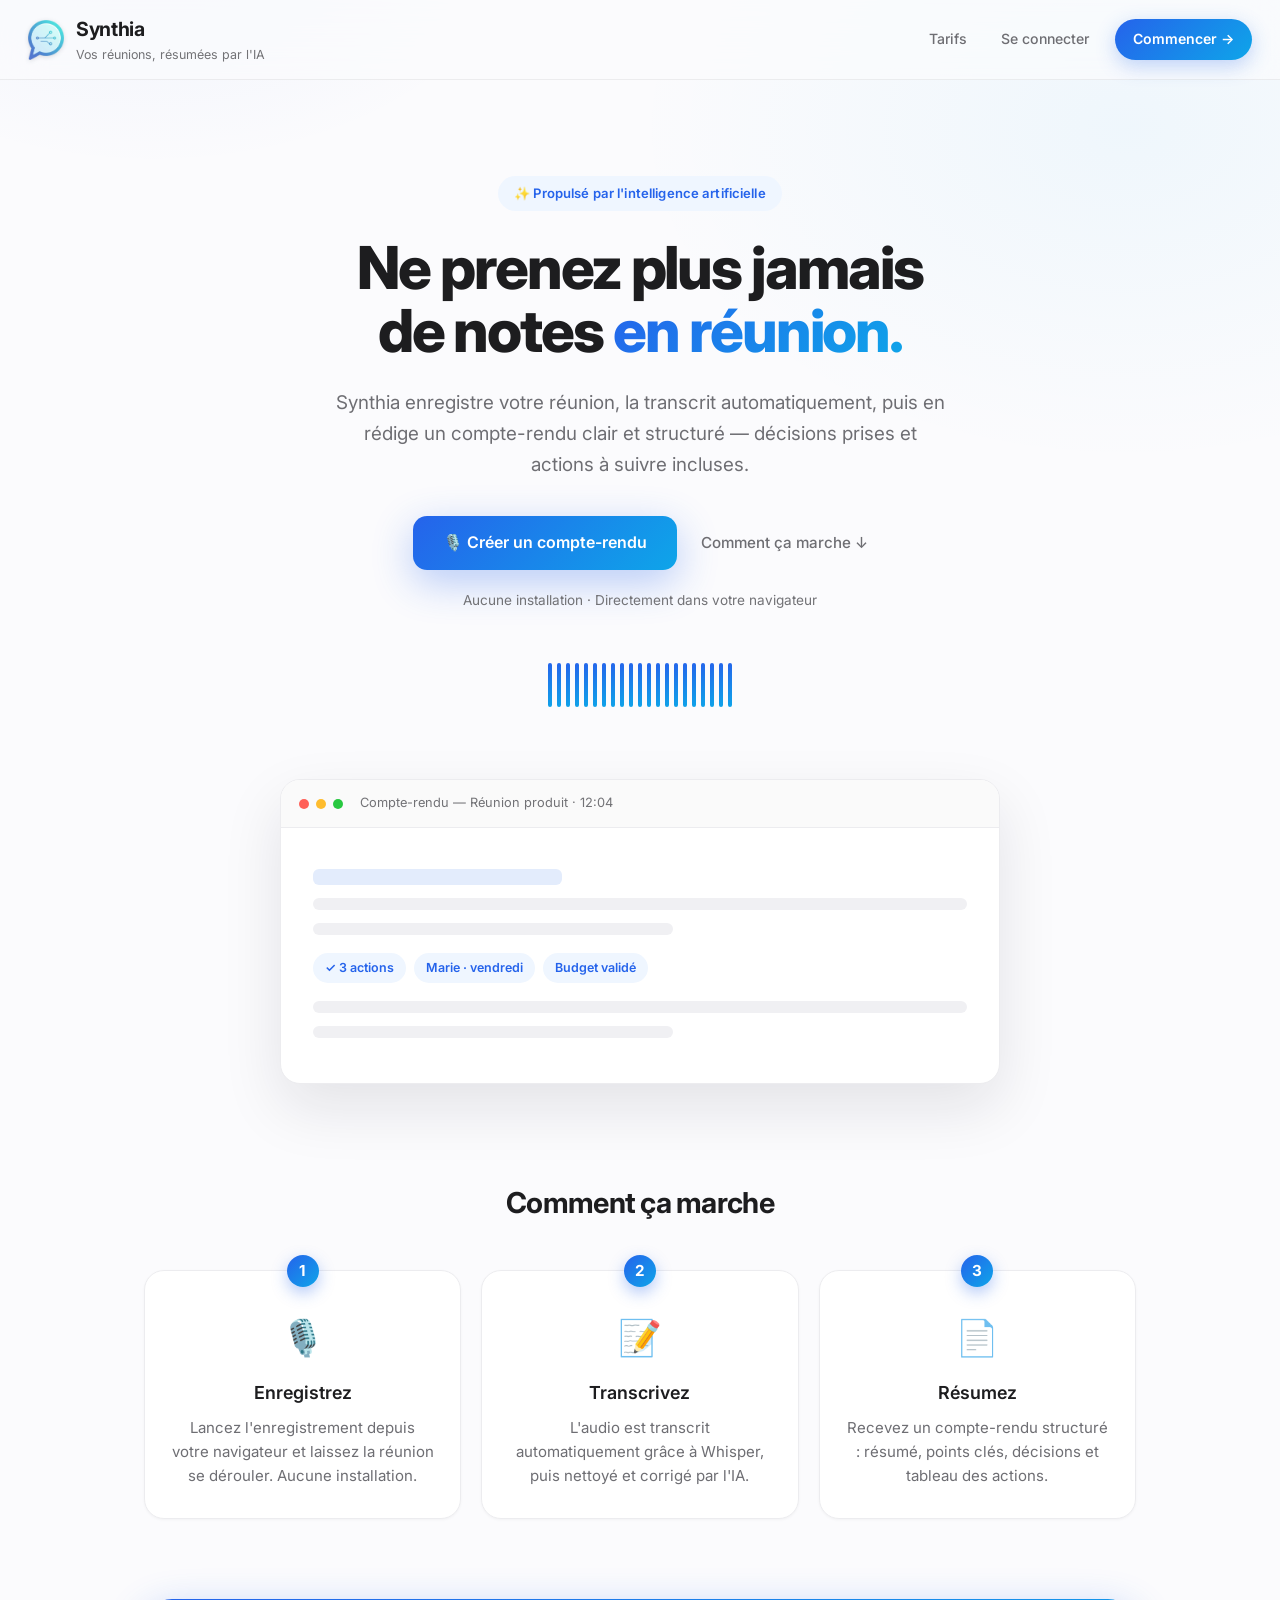
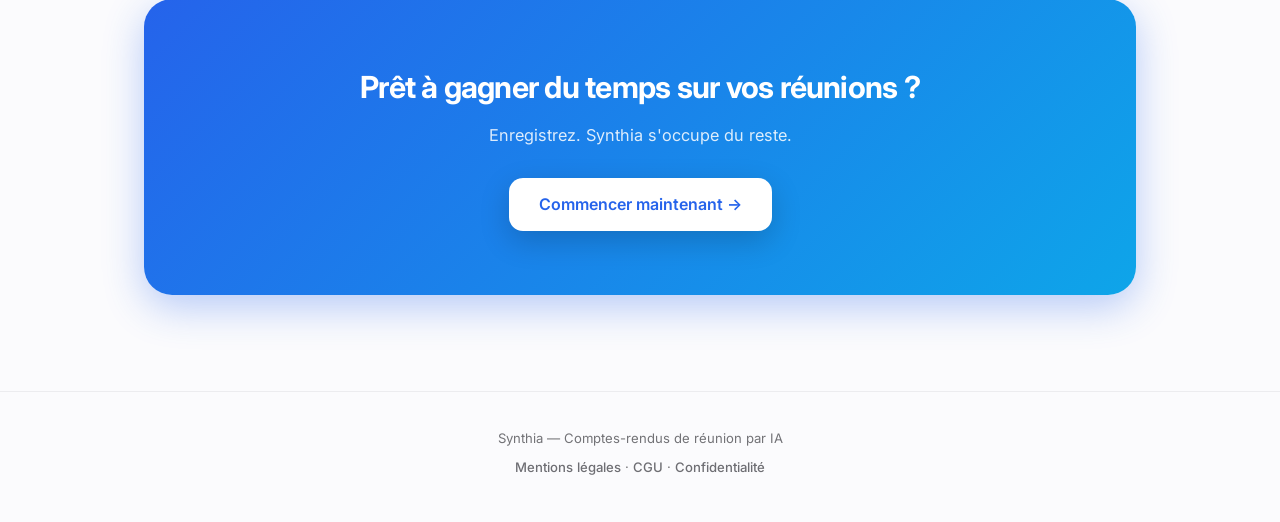
==== commit 00b0959e: "Nouveau logo Synthia (bulle) : header, favicons, icones PWA, OG - Icone extraite du logo fourni, fon" ====
--- a/index.html
+++ b/index.html
@@ -4,13 +4,27 @@
   <meta charset="UTF-8">
   <meta name="viewport" content="width=device-width, initial-scale=1.0">
   <title>Synthia — Vos réunions, résumées par l'IA</title>
+  <meta name="description" content="Enregistrez votre réunion : Synthia la transcrit et rédige un compte-rendu structuré avec les décisions et les actions à suivre.">
+  <!-- Aperçu lors d'un partage (Slack, LinkedIn, etc.) -->
+  <meta property="og:type" content="website">
+  <meta property="og:site_name" content="Synthia">
+  <meta property="og:title" content="Synthia — Vos réunions, résumées par l'IA">
+  <meta property="og:description" content="Enregistrez votre réunion : transcription automatique, compte-rendu structuré, décisions et actions à suivre.">
+  <meta property="og:image" content="https://synthia-hvl1.onrender.com/og-image.png">
+  <meta property="og:url" content="https://synthia-hvl1.onrender.com/">
+  <meta name="twitter:card" content="summary">
   <link rel="preconnect" href="https://fonts.googleapis.com">
   <link rel="preconnect" href="https://fonts.gstatic.com" crossorigin>
   <link href="https://fonts.googleapis.com/css2?family=Inter:wght@400;500;600;700;800&display=swap" rel="stylesheet">
-  <link rel="stylesheet" href="style.css">
-  <script src="config.js"></script>
+      <link rel="icon" href="favicon.ico?v=2" sizes="any">
+  <link rel="icon" href="favicon-32.png?v=2" type="image/png" sizes="32x32">
+  <link rel="apple-touch-icon" href="apple-touch-icon.png?v=2">
+  <link rel="manifest" href="manifest.json">
+  <meta name="theme-color" content="#2563eb">
+  <link rel="stylesheet" href="style.css?v=20260706">
+  <script src="config.js?v=20260706"></script>
   <script>document.documentElement.classList.add("js");</script>
-  <script src="nav.js" defer></script>
+  <script src="nav.js?v=20260706" defer></script>
 </head>
 <body class="page-landing">
   <header data-nav></header>
--- a/style.css
+++ b/style.css
@@ -11,7 +11,7 @@
   --surface: #ffffff;
   --ink: #1d1d1f;
   --ink-2: #6e6e73;
-  --ink-3: #86868b;
+  --ink-3: #727276;   /* petit texte discret — foncé juste assez pour passer WCAG AA (>= 4.5:1) */
   --line: #ececef;
   --line-2: #e0e0e4;
   --accent: #2563eb;
@@ -28,6 +28,9 @@
   --shadow-3: 0 24px 60px rgba(16, 24, 40, 0.10);
   --shadow-accent: 0 12px 40px rgba(37, 99, 235, 0.32);
   --ease: cubic-bezier(0.2, 0.8, 0.2, 1);
+  --champ-bg: #ffffff;
+  --header-bg: rgba(251, 251, 253, 0.72);
+  --hover-doux: rgba(0, 0, 0, 0.04);
 }
 
 /* ------------------------------------------------------------------ */
@@ -66,7 +69,7 @@
   position: sticky; top: 0; z-index: 40;
   display: flex; align-items: center; gap: 12px;
   padding: 14px 28px;
-  background: rgba(251, 251, 253, 0.72);
+  background: var(--header-bg);
   backdrop-filter: saturate(180%) blur(20px);
   -webkit-backdrop-filter: saturate(180%) blur(20px);
   border-bottom: 1px solid rgba(0, 0, 0, 0.06);
@@ -84,6 +87,12 @@
   display: flex; align-items: center; justify-content: center;
   color: #fff; font-weight: 700; font-size: 1.2rem;
   box-shadow: 0 4px 12px rgba(37, 99, 235, 0.35);
+}
+
+/* Logo image (bulle Synthia, fond transparent) — lisible en clair et sombre */
+.logo-img {
+  height: 40px; width: auto; display: block;
+  filter: drop-shadow(0 1px 2px rgba(16, 24, 40, 0.14));
 }
 
 header h1 { font-size: 1.22rem; letter-spacing: -0.02em; color: var(--ink); }
@@ -456,9 +465,9 @@
   padding: 11px 40px 11px 16px; cursor: pointer;
   transition: background-color 0.2s, border-color 0.2s, box-shadow 0.2s;
 }
-.reglage select:hover { background-color: #ececef; }
+.reglage select:hover { background-color: var(--line); }
 .reglage select:focus {
-  outline: none; background-color: #fff;
+  outline: none; background-color: var(--champ-bg);
   border-color: var(--accent);
   box-shadow: 0 0 0 3px rgba(37, 99, 235, 0.12);
 }
@@ -939,13 +948,13 @@
 .champ input {
   font: inherit; font-size: 0.98rem; color: var(--ink);
   padding: 12px 14px; border-radius: var(--r-s);
-  border: 1px solid var(--line-2); background: #fff;
+  border: 1px solid var(--line-2); background: var(--champ-bg);
   transition: border-color 0.2s, box-shadow 0.2s;
 }
 .champ select {
   font: inherit; font-size: 0.98rem; color: var(--ink);
   padding: 12px 14px; border-radius: var(--r-s);
-  border: 1px solid var(--line-2); background: #fff; cursor: pointer;
+  border: 1px solid var(--line-2); background: var(--champ-bg); cursor: pointer;
   transition: border-color 0.2s, box-shadow 0.2s;
 }
 .champ input:focus, .champ select:focus {
@@ -982,13 +991,34 @@
   font: inherit; font-size: 0.98rem; color: var(--ink);
   padding: 12px 16px; margin-bottom: 18px;
   border: 1px solid var(--line-2); border-radius: var(--r-s);
-  background: #fff;
+  background: var(--champ-bg);
   transition: border-color 0.2s, box-shadow 0.2s;
 }
 .histo-recherche:focus {
   outline: none; border-color: var(--accent);
   box-shadow: 0 0 0 3px var(--accent-soft);
 }
+
+/* Filtres avancés de l'historique */
+.histo-filtres {
+  display: flex; align-items: center; gap: 10px; flex-wrap: wrap;
+  margin-bottom: 18px;
+}
+.histo-filtres select, .histo-filtres input[type="date"] {
+  font: inherit; font-size: 0.88rem; color: var(--ink);
+  padding: 8px 12px; border-radius: var(--r-s);
+  border: 1px solid var(--line-2); background: var(--surface); cursor: pointer;
+  transition: border-color 0.2s, box-shadow 0.2s;
+}
+.histo-filtres select:focus, .histo-filtres input[type="date"]:focus {
+  outline: none; border-color: var(--accent);
+  box-shadow: 0 0 0 3px var(--accent-soft);
+}
+.histo-filtre-date {
+  display: inline-flex; align-items: center; gap: 6px;
+  font-size: 0.85rem; color: var(--ink-2);
+}
+.histo-charger-plus { text-align: center; margin: 20px 0 8px; }
 
 /* Liens légaux dans le pied de page */
 .pied-liens { margin-top: 8px; }
@@ -1035,7 +1065,7 @@
   text-decoration: none; padding: 8px 14px; border-radius: 999px;
   transition: color 0.2s, background 0.2s;
 }
-.nav-lien:hover { color: var(--ink); background: rgba(0, 0, 0, 0.04); }
+.nav-lien:hover { color: var(--ink); background: var(--hover-doux); }
 .nav-lien[aria-current="page"] { color: var(--accent); background: var(--accent-soft); font-weight: 600; }
 
 .nav-cta {
@@ -1104,7 +1134,7 @@
 .carte-danger { border-color: rgba(255, 59, 48, 0.35); }
 .btn-danger {
   font: inherit; font-weight: 600; font-size: 0.95rem;
-  color: var(--danger); background: #fff;
+  color: var(--danger); background: var(--champ-bg);
   border: 1px solid rgba(255, 59, 48, 0.45);
   padding: 11px 20px; border-radius: var(--r-s); cursor: pointer;
   transition: background 0.2s, color 0.2s, box-shadow 0.2s;
@@ -1230,3 +1260,74 @@
 .usage-detail { font-size: 0.85rem; color: var(--ink-3); margin-bottom: 20px; }
 
 .abonnement-actions { display: flex; flex-wrap: wrap; gap: 10px; margin-top: 4px; }
+
+
+/* ------------------------------------------------------------------ */
+/* 12. THÈME SOMBRE                                                    */
+/*  - automatique via prefers-color-scheme,                            */
+/*  - forçable via html.sombre / html.clair (réglage dans Paramètres,  */
+/*    appliqué très tôt par config.js pour éviter tout flash).         */
+/* ------------------------------------------------------------------ */
+:root.sombre {
+  --bg: #0f1115; --surface: #171a20; --champ-bg: #1d2129;
+  --ink: #f2f2f5; --ink-2: #a8a8b3; --ink-3: #82828c;
+  --line: #262a32; --line-2: #333844;
+  --accent-soft: rgba(37, 99, 235, 0.18);
+  --header-bg: rgba(15, 17, 21, 0.72);
+  --hover-doux: rgba(255, 255, 255, 0.06);
+  --shadow-1: 0 1px 3px rgba(0, 0, 0, 0.4);
+  --shadow-2: 0 12px 32px rgba(0, 0, 0, 0.45);
+  --shadow-3: 0 24px 60px rgba(0, 0, 0, 0.55);
+}
+@media (prefers-color-scheme: dark) {
+  :root:not(.clair) {
+    --bg: #0f1115; --surface: #171a20; --champ-bg: #1d2129;
+    --ink: #f2f2f5; --ink-2: #a8a8b3; --ink-3: #82828c;
+    --line: #262a32; --line-2: #333844;
+    --accent-soft: rgba(37, 99, 235, 0.18);
+    --header-bg: rgba(15, 17, 21, 0.72);
+    --hover-doux: rgba(255, 255, 255, 0.06);
+    --shadow-1: 0 1px 3px rgba(0, 0, 0, 0.4);
+    --shadow-2: 0 12px 32px rgba(0, 0, 0, 0.45);
+    --shadow-3: 0 24px 60px rgba(0, 0, 0, 0.55);
+  }
+}
+
+/* ------------------------------------------------------------------ */
+/* 13. Skeleton loaders (remplacent les "Chargement…" en texte brut)   */
+/* ------------------------------------------------------------------ */
+.skeleton {
+  color: transparent !important;
+  background: linear-gradient(90deg, var(--line) 25%, var(--line-2) 50%, var(--line) 75%);
+  background-size: 200% 100%;
+  border-radius: 6px;
+  animation: skeleton-brille 1.3s ease-in-out infinite;
+  min-height: 1em; min-width: 180px; display: inline-block;
+  user-select: none; pointer-events: none;
+}
+@keyframes skeleton-brille {
+  0% { background-position: 200% 0; }
+  100% { background-position: -200% 0; }
+}
+@media (prefers-reduced-motion: reduce) { .skeleton { animation: none; } }
+
+/* ------------------------------------------------------------------ */
+/* 14. Afficher / masquer le mot de passe                              */
+/* ------------------------------------------------------------------ */
+.champ-mdp { position: relative; }
+.champ-mdp input { width: 100%; padding-right: 46px; }
+.btn-oeil {
+  position: absolute; right: 6px; bottom: 5px;
+  width: 34px; height: 34px;
+  border: none; background: none; cursor: pointer;
+  font-size: 1rem; color: var(--ink-3); border-radius: 8px;
+}
+.btn-oeil:hover { color: var(--ink); background: var(--hover-doux); }
+
+/* ------------------------------------------------------------------ */
+/* 15. Tableau des actions sur mobile : défilement horizontal          */
+/* ------------------------------------------------------------------ */
+@media (max-width: 480px) {
+  #panAc { overflow-x: auto; -webkit-overflow-scrolling: touch; }
+  #tableauActions { min-width: 440px; }
+}
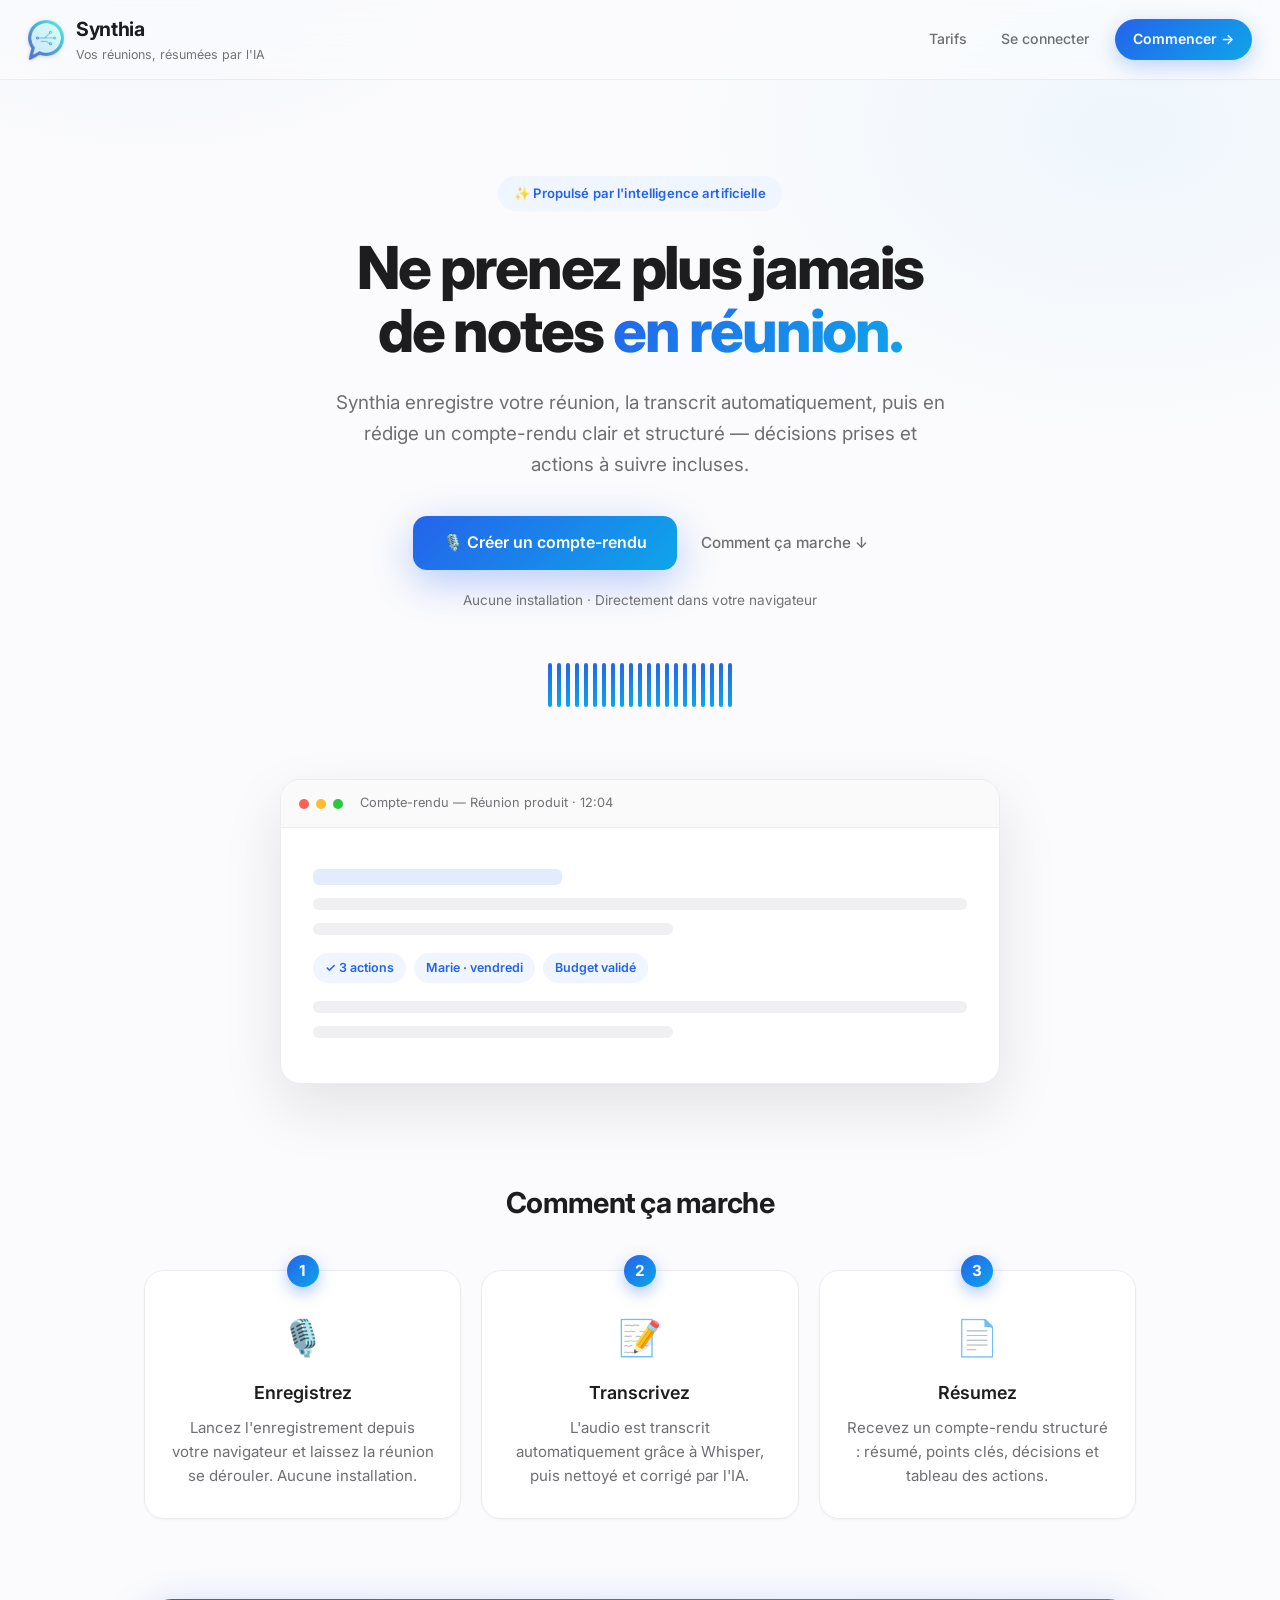
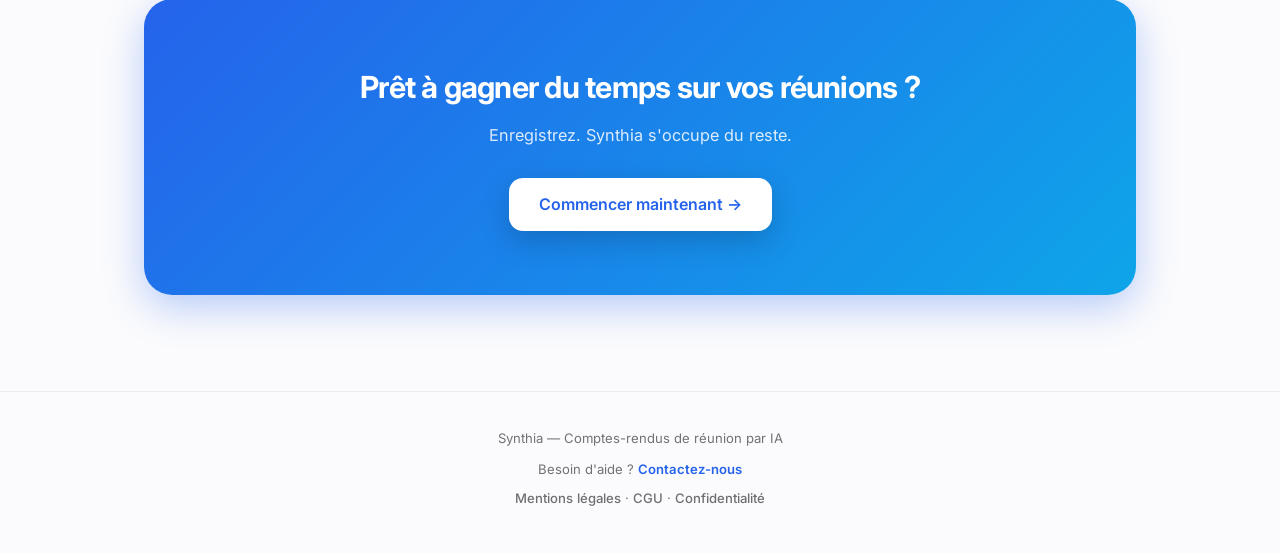
==== commit f4e3f7cf: "Cache-busting : ?v=20260708 (nouveaux prompts, categories, footer support) Force le rechargement de " ====
--- a/index.html
+++ b/index.html
@@ -21,10 +21,10 @@
   <link rel="apple-touch-icon" href="apple-touch-icon.png?v=2">
   <link rel="manifest" href="manifest.json">
   <meta name="theme-color" content="#2563eb">
-  <link rel="stylesheet" href="style.css?v=20260706">
-  <script src="config.js?v=20260706"></script>
+  <link rel="stylesheet" href="style.css?v=20260708">
+  <script src="config.js?v=20260708"></script>
   <script>document.documentElement.classList.add("js");</script>
-  <script src="nav.js?v=20260706" defer></script>
+  <script src="nav.js?v=20260708" defer></script>
 </head>
 <body class="page-landing">
   <header data-nav></header>
--- a/style.css
+++ b/style.css
@@ -1021,6 +1021,9 @@
 .histo-charger-plus { text-align: center; margin: 20px 0 8px; }
 
 /* Liens légaux dans le pied de page */
+.pied-support { margin-top: 10px; }
+.pied-support a { color: var(--accent); text-decoration: none; font-weight: 600; }
+.pied-support a:hover { text-decoration: underline; }
 .pied-liens { margin-top: 8px; }
 .pied-liens a {
   color: var(--ink-2); text-decoration: none; font-weight: 500;
@@ -1219,6 +1222,9 @@
 .tarif-fonctionnalites li::before {
   content: "✓"; color: var(--accent); font-weight: 700; flex-shrink: 0;
 }
+/* Fonctionnalité NON incluse dans l'offre (ex. assistant IA sur le plan gratuit) */
+.tarif-fonctionnalites li.tarif-exclu { color: var(--ink-3); }
+.tarif-fonctionnalites li.tarif-exclu::before { content: "✕"; color: var(--ink-3); }
 
 .tarif-cta {
   width: 100%; justify-content: center; text-align: center;
